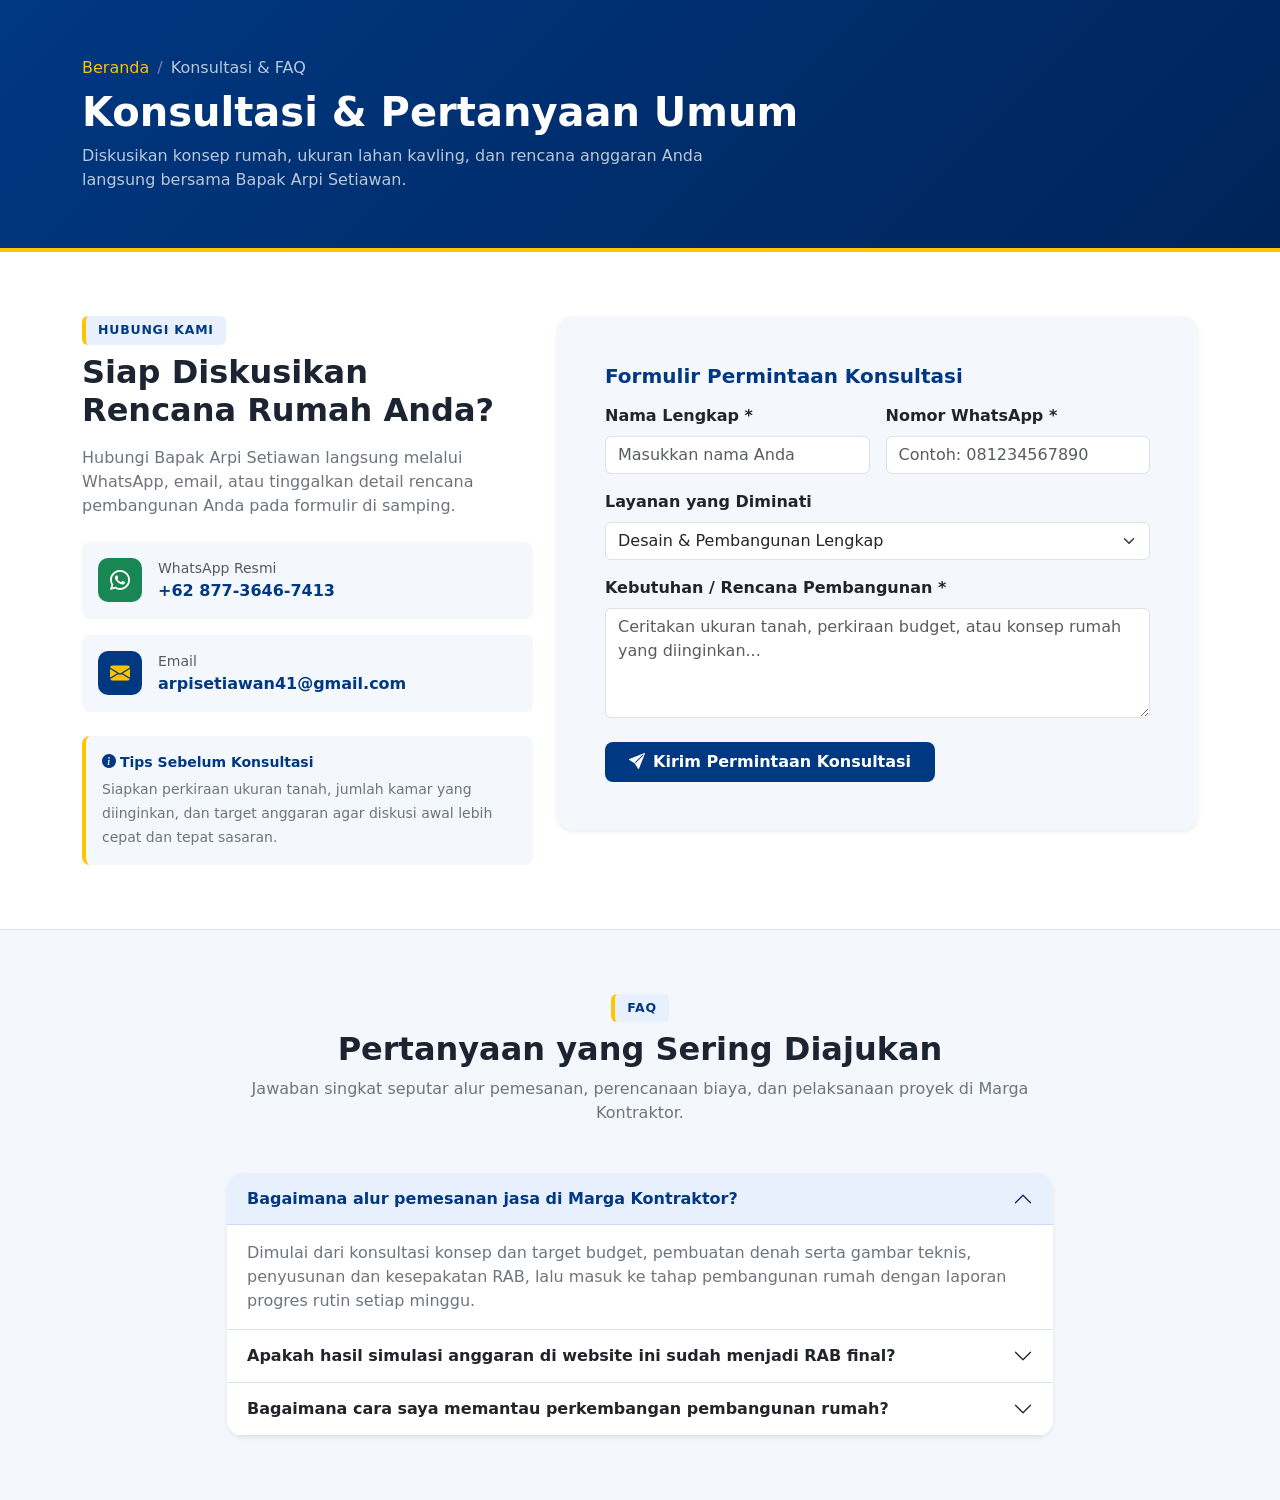
==== kontak.html @ ce5f00b0 "Pisahkan Halaman , css ,js" ====
<!doctype html>
<html lang="id">
  <head>
    <meta charset="UTF-8" />
    <meta name="viewport" content="width=device-width, initial-scale=1.0" />
    <title>Konsultasi &amp; FAQ — Marga Kontraktor</title>
    <link rel="icon" type="image/png" href="static/img/LOGO.PNG" />
    <link href="https://cdn.jsdelivr.net/npm/bootstrap@5.3.3/dist/css/bootstrap.min.css" rel="stylesheet" />
    <link href="https://cdn.jsdelivr.net/npm/bootstrap-icons@1.11.3/font/bootstrap-icons.min.css" rel="stylesheet" />
    <link rel="stylesheet" href="static/css/style.css" />
  </head>
  <body>

    <div id="site-header"></div>

    <main>
      <!-- Banner Judul Halaman -->
      <section class="page-header text-white py-5">
        <div class="container py-lg-2">
          <nav aria-label="breadcrumb" class="mb-2">
            <ol class="breadcrumb small mb-0">
              <li class="breadcrumb-item"><a href="index.html" class="text-warning text-decoration-none">Beranda</a></li>
              <li class="breadcrumb-item active text-light opacity-75" aria-current="page">Konsultasi &amp; FAQ</li>
            </ol>
          </nav>
          <h1 class="fw-bold mb-2">Konsultasi &amp; Pertanyaan Umum</h1>
          <p class="text-light opacity-75 mb-0" style="max-width: 650px;">
            Diskusikan konsep rumah, ukuran lahan kavling, dan rencana anggaran Anda langsung bersama Bapak Arpi Setiawan.
          </p>
        </div>
      </section>

      <!-- Formulir Konsultasi & Kontak -->
      <section id="konsultasi" class="py-5 bg-white">
        <div class="container py-lg-3">
          <div class="row g-4 align-items-start">
            <!-- Kolom Kiri: Info Kontak Pak Arpi -->
            <div class="col-lg-5">
              <span class="section-tag">HUBUNGI KAMI</span>
              <h2 class="fw-bold mt-2 mb-3">Siap Diskusikan Rencana Rumah Anda?</h2>
              <p class="text-secondary mb-4">
                Hubungi Bapak Arpi Setiawan langsung melalui WhatsApp, email, atau tinggalkan detail rencana pembangunan Anda pada formulir di samping.
              </p>

              <div class="d-flex flex-column gap-3 mb-4">
                <div class="d-flex align-items-center gap-3 p-3 bg-surface rounded-3">
                  <div class="contact-icon bg-success text-white">
                    <i class="bi bi-whatsapp fs-5"></i>
                  </div>
                  <div>
                    <small class="text-muted d-block">WhatsApp Resmi</small>
                    <a href="https://wa.me/6287736467413" target="_blank" class="fw-bold text-decoration-none text-biru">
                      +62 877-3646-7413
                    </a>
                  </div>
                </div>

                <div class="d-flex align-items-center gap-3 p-3 bg-surface rounded-3">
                  <div class="contact-icon bg-biru text-warning">
                    <i class="bi bi-envelope-fill fs-5"></i>
                  </div>
                  <div>
                    <small class="text-muted d-block">Email</small>
                    <a href="mailto:arpisetiawan41@gmail.com" class="fw-bold text-decoration-none text-biru">
                      arpisetiawan41@gmail.com
                    </a>
                  </div>
                </div>
              </div>

              <div class="highlight-box p-3 rounded-3">
                <div class="fw-bold text-biru small mb-1">
                  <i class="bi bi-info-circle-fill me-1"></i>Tips Sebelum Konsultasi
                </div>
                <small class="text-secondary">
                  Siapkan perkiraan ukuran tanah, jumlah kamar yang diinginkan, dan target anggaran agar diskusi awal lebih cepat dan tepat sasaran.
                </small>
              </div>
            </div>

            <!-- Kolom Kanan: Form Konsultasi -->
            <div class="col-lg-7">
              <div class="card border-0 shadow-sm bg-surface rounded-4 p-4 p-md-5">
                <h5 class="fw-bold text-biru mb-3">Formulir Permintaan Konsultasi</h5>
                <form id="formKonsultasi" novalidate>
                  <div class="row g-3">
                    <div class="col-md-6">
                      <label for="konsulNama" class="form-label fw-semibold">Nama Lengkap *</label>
                      <input type="text" id="konsulNama" class="form-control" placeholder="Masukkan nama Anda" required />
                    </div>
                    <div class="col-md-6">
                      <label for="konsulWa" class="form-label fw-semibold">Nomor WhatsApp *</label>
                      <input type="tel" id="konsulWa" class="form-control" placeholder="Contoh: 081234567890" required />
                    </div>
                    <div class="col-12">
                      <label for="konsulLayanan" class="form-label fw-semibold">Layanan yang Diminati</label>
                      <select id="konsulLayanan" class="form-select">
                        <option value="Desain & Pembangunan Lengkap" selected>Desain &amp; Pembangunan Lengkap</option>
                        <option value="Konsultasi Konsep & Gambar Teknis">Konsultasi Konsep &amp; Gambar Teknis Saja</option>
                        <option value="Penyusunan RAB">Penyusunan RAB</option>
                        <option value="Pelaksanaan Konstruksi">Pelaksanaan Konstruksi (Sudah Punya Gambar)</option>
                      </select>
                    </div>
                    <div class="col-12">
                      <label for="konsulPesan" class="form-label fw-semibold">Kebutuhan / Rencana Pembangunan *</label>
                      <textarea id="konsulPesan" rows="4" class="form-control" placeholder="Ceritakan ukuran tanah, perkiraan budget, atau konsep rumah yang diinginkan..." required></textarea>
                    </div>
                  </div>

                  <div id="konsulAlert" class="alert d-none small py-2 mt-3 mb-0"></div>

                  <div class="d-flex flex-wrap gap-2 mt-4">
                    <button type="submit" class="btn btn-brand-blue fw-semibold px-4 py-2">
                      <i class="bi bi-send-fill me-2"></i>Kirim Permintaan Konsultasi
                    </button>
                    <a id="btnLanjutWa" href="https://wa.me/6287736467413" target="_blank" class="btn btn-success fw-semibold px-4 py-2 d-none">
                      <i class="bi bi-whatsapp me-2"></i>Lanjutkan via WhatsApp
                    </a>
                  </div>
                </form>
              </div>
            </div>
          </div>
        </div>
      </section>

      <!-- FAQ -->
      <section id="faq" class="py-5 bg-surface border-top">
        <div class="container py-lg-3" style="max-width: 850px;">
          <div class="text-center mb-5">
            <span class="section-tag">FAQ</span>
            <h2 class="fw-bold mt-2 mb-2">Pertanyaan yang Sering Diajukan</h2>
            <p class="text-secondary mb-0">
              Jawaban singkat seputar alur pemesanan, perencanaan biaya, dan pelaksanaan proyek di Marga Kontraktor.
            </p>
          </div>

          <div class="accordion shadow-sm rounded-4 overflow-hidden" id="accordionFaq">
            <div class="accordion-item border-0 border-bottom">
              <h2 class="accordion-header">
                <button class="accordion-button fw-semibold" type="button" data-bs-toggle="collapse" data-bs-target="#faq1">
                  Bagaimana alur pemesanan jasa di Marga Kontraktor?
                </button>
              </h2>
              <div id="faq1" class="accordion-collapse collapse show" data-bs-parent="#accordionFaq">
                <div class="accordion-body text-secondary">
                  Dimulai dari konsultasi konsep dan target budget, pembuatan denah serta gambar teknis, penyusunan dan kesepakatan RAB, lalu masuk ke tahap pembangunan rumah dengan laporan progres rutin setiap minggu.
                </div>
              </div>
            </div>

            <div class="accordion-item border-0 border-bottom">
              <h2 class="accordion-header">
                <button class="accordion-button collapsed fw-semibold" type="button" data-bs-toggle="collapse" data-bs-target="#faq2">
                  Apakah hasil simulasi anggaran di website ini sudah menjadi RAB final?
                </button>
              </h2>
              <div id="faq2" class="accordion-collapse collapse" data-bs-parent="#accordionFaq">
                <div class="accordion-body text-secondary">
                  Belum. Fitur simulasi anggaran berfungsi memberikan gambaran awal pembagian alokasi biaya sesuai budget Anda. Penyusunan RAB final tetap dihitung secara rinci setelah survei dan diskusi desain bersama Pak Arpi.
                </div>
              </div>
            </div>

            <div class="accordion-item border-0 border-bottom">
              <h2 class="accordion-header">
                <button class="accordion-button collapsed fw-semibold" type="button" data-bs-toggle="collapse" data-bs-target="#faq3">
                  Bagaimana cara saya memantau perkembangan pembangunan rumah?
                </button>
              </h2>
              <div id="faq3" class="accordion-collapse collapse" data-bs-parent="#accordionFaq">
                <div class="accordion-body text-secondary">
                  Kami
---- static/css/style.css ----
/* Palet warna sesuai logo */
:root {
  --biru-utama: #003882;
  --biru-gelap: #002459;
  --kuning-brand: #FFC600;
  --kuning-hover: #E5B200;
  --teks-utama: #1b2430;
}

html {
  scroll-behavior: smooth;
}

body {
  font-family: system-ui, -apple-system, 'Segoe UI', Roboto, sans-serif;
  color: var(--teks-utama);
}

section {
  scroll-margin-top: 70px;
}

/* ===== HEADER & NAVBAR ===== */
.navbar {
  background-color: var(--biru-utama);
  border-bottom: 3px solid var(--kuning-brand);
  padding-top: 10px;
  padding-bottom: 10px;
}

.brand-logo {
  height: 44px;
  width: 145px;
  object-fit: cover;
  border-radius: 4px;
}

.navbar .nav-link {
  color: rgba(255, 255, 255, 0.9);
  font-weight: 500;
  transition: color 0.2s ease;
}

.navbar .nav-link:hover,
.navbar .nav-link.active {
  color: var(--kuning-brand);
}

/* Tombol Brand */
.btn-brand-yellow {
  background-color: var(--kuning-brand);
  color: var(--biru-gelap);
  border: none;
  border-radius: 8px;
}

.btn-brand-yellow:hover {
  background-color: var(--kuning-hover);
  color: var(--biru-gelap);
}

.btn-brand-blue {
  background-color: var(--biru-utama);
  color: #FFFFFF;
  border: none;
  border-radius: 8px;
}

.btn-brand-blue:hover {
  background-color: var(--biru-gelap);
  color: var(--kuning-brand);
}

/* ===== HERO SECTION ===== */
.hero-section {
  background: linear-gradient(135deg, var(--biru-utama) 0%, var(--biru-gelap) 100%);
  min-height: 82vh;
}

.badge-brand {
  background-color: rgba(255, 198, 0, 0.16);
  color: var(--kuning-brand);
  border: 1px solid rgba(255, 198, 0, 0.45);
  border-radius: 50px;
}

.hero-card {
  background-color: rgba(255, 255, 255, 0.08);
  border: 1px solid rgba(255, 198, 0, 0.35);
  backdrop-filter: blur(6px);
}

.hero-mini-icon {
  width: 38px;
  height: 38px;
  min-width: 38px;
  border-radius: 10px;
  background-color: var(--kuning-brand);
  color: var(--biru-gelap);
  display: flex;
  align-items: center;
  justify-content: center;
  font-size: 1.1rem;
  font-weight: bold;
}

/* ===== UPGRADE KHUSUS BERANDA ===== */
.hero-visual-wrap {
  position: relative;
  padding-bottom: 1.5rem;
}

.hero-visual-frame {
  position: relative;
  height: 400px;
  border-radius: 1.25rem;
  overflow: hidden;
  border: 3px solid rgba(255, 198, 0, 0.45);
  background-color: #0B192C;
}

.hero-visual-frame img {
  width: 100%;
  height: 100%;
  object-fit: cover;
  display: block;
}

.hero-float-card {
  position: absolute;
  left: 1rem;
  right: 1rem;
  bottom: 0;
  background: rgba(11, 25, 44, 0.92);
  backdrop-filter: blur(8px);
  border: 1px solid rgba(255, 198, 0, 0.35);
  border-radius: 1rem;
  padding: 0.9rem 1.1rem;
}

.trust-strip {
  background-color: #FFFFFF;
  border-bottom: 1px solid #E6EDF7;
}

.trust-item-icon {
  width: 44px;
  height: 44px;
  border-radius: 12px;
  background-color: #E8F0FE;
  color: var(--biru-utama);
  display: flex;
  align-items: center;
  justify-content: center;
  flex-shrink: 0;
  font-size: 1.2rem;
}

/* Interactive Before-After Slider (3D vs Realisasi) */
.ba-slider {
  --pos: 50%;
  position: relative;
  height: 290px;
  border-radius: 14px;
  overflow: hidden;
  background-color: #0B192C;
  user-select: none;
  touch-action: pan-y;
}

.ba-slider img {
  position: absolute;
  inset: 0;
  width: 100%;
  height: 100%;
  object-fit: cover;
  display: block;
  pointer-events: none;
}

.ba-slider .ba-before {
  clip-path: inset(0 calc(100% - var(--pos)) 0 0);
  z-index: 2;
}

.ba-line {
  position: absolute;
  top: 0;
  bottom: 0;
  left: var(--pos);
  width: 3px;
  background-color: var(--kuning-brand);
  transform: translateX(-50%);
  z-index: 3;
  pointer-events: none;
  box-shadow: 0 0 10px rgba(0, 0, 0, 0.45);
}

.ba-handle {
  position: absolute;
  top: 50%;
  left: var(--pos);
  transform: translate(-50%, -50%);
  width: 40px;
  height: 40px;
  border-radius: 50%;
  background-color: var(--kuning-brand);
  color: var(--biru-utama);
  border: 3px solid #FFFFFF;
  display: flex;
  align-items: center;
  justify-content: center;
  font-size: 1rem;
  z-index: 3;
  pointer-events: none;
  box-shadow: 0 4px 12px rgba(0, 0, 0, 0.35);
}

.ba-handle i {
  transform: rotate(90deg);
}

.ba-range {
  position: absolute;
  inset: 0;
  width: 100%;
  height: 100%;
  margin: 0;
  opacity: 0;
  cursor: ew-resize;
  z-index: 4;
}

.ba-badge {
  position: absolute;
  top: 12px;
  z-index: 3;
  pointer-events: none;
  font-size: 0.75rem;
  padding: 0.4rem 0.65rem;
}

/* Kolase Foto Progres Lapangan */
.field-photo-box {
  position: relative;
  height: 260px;
  border-radius: 16px;
  overflow: hidden;
  background-color: #E8F0FE;
}

.field-photo-box img {
  width: 100%;
  height: 100%;
  object-fit: cover;
  display: block;
}

.obj-pos-35 {
  object-position: center 35%;
}

.obj-pos-45 {
  object-position: center 45%;
}

/* ===== PROFIL, ALUR KERJA & LAYANAN ===== */
.bg-surface {
  background-color: #F4F7FC;
}

.text-biru {
  color: var(--biru-utama);
}

.bg-biru {
  background-color: var(--biru-utama);
}

.bg-biru-gradient {
  background: linear-gradient(180deg, var(--biru-utama) 0%, var(--biru-gelap) 100%);
}

.section-tag {
  display: inline-block;
  background-color: #E8F0FE;
  color: var(--biru-utama);
  font-size: 0.78rem;
  font-weight: 700;
  letter-spacing: 0.8px;
  padding: 5px 12px;
  border-radius: 6px;
  border-left: 4px solid var(--kuning-brand);
}

.highlight-box {
  background-color: #F4F7FC;
  border-left: 4px solid var(--kuning-brand);
}

.workflow-card {
  background-color: #F4F7FC;
  border: 1px solid #DCE6F7;
}

.step-number {
  width: 34px;
  height: 34px;
  min-width: 34px;
  border-radius: 50%;
  background-color: var(--biru-utama);
  color: var(--kuning-brand);
  font-weight: 700;
  display: flex;
  align-items: center;
  justify-content: center;
  font-size: 0.9rem;
}

.service-card {
  background-color: #FFFFFF;
  border-top: 4px solid transparent !important;
  transition: transform 0.2s ease, box-shadow 0.2s ease, border-color 0.2s ease;
}

.service-card:hover {
  transform: translateY(-5px);
  border-top-color: var(--kuning-brand) !important;
  box-shadow: 0 10px 24px rgba(0, 56, 130, 0.1) !important;
}

.service-icon {
  width: 52px;
  height: 52px;
  border-radius: 12px;
  background-color: #E8F0FE;
  color: var(--biru-utama);
  border-bottom: 3px solid var(--kuning-brand);
  display: flex;
  align-items: center;
  justify-content: center;
}

/* ===== PORTOFOLIO & FAQ ===== */
.portfolio-card {
  transition: transform 0.2s ease, box-shadow 0.2s ease;
  border: 1px solid #E6ECF5 !important;
}

.portfolio-card:hover {
  transform: translateY(-5px);
  box-shadow: 0 12px 24px rgba(0, 56, 130, 0.12) !important;
}

.portfolio-badge {
  background-color: var(--biru-utama);
  color: var(--kuning-brand);
  font-weight: 600;
  padding: 6px 12px;
  border-radius: 8px;
}

.accordion-button:not(.collapsed) {
  background-color: #E8F0FE;
  color: var(--biru-utama);
  box-shadow: inset 0 -1px 0 rgba(0, 56, 130, 0.12);
}

.accordion-button:focus {
  box-shadow: 0 0 0 0.2rem rgba(0, 56, 130, 0.2);
}

/* ===== SIMULASI ANGGARAN & FORM KONSULTASI ===== */
.estimasi-result-card {
  background-color: rgba(255, 255, 255, 0.08);
  border: 1px solid rgba(255, 198, 0, 0.35);
}

.penjelasan-ai-box {
  background-color: rgba(0, 20, 50, 0.45);
  border: 1px solid rgba(255, 198, 0, 0.4);
}

.contact-icon {
  width: 44px;
  height: 44px;
  min-width: 44px;
  border-radius: 10px;
  display: flex;
  align-items: center;
  justify-content: center;
}

/* ===== FOOTER, MOBILE NAV & CHATBOT ===== */
.footer-section {
  background-color: var(--biru-gelap);
  border-top: 4px solid var(--kuning-brand);
}

.footer-link {
  color: rgba(255, 255, 255, 0.75);
  text-decoration: none;
  transition: color 0.2s ease;
}

.footer-link:hover {
  color: var(--kuning-brand);
}

.text-kuning-gelap {
  color: #D9A400;
}

.mobile-bottom-nav {
  position: fixed;
  bottom: 0;
  left: 0;
  right: 0;
  height: 64px;
  background-color: #FFFFFF;
  border-top: 2px solid #E8F0FE;
  display: flex;
  justify-content: space-around;
  align-items: center;
  z-index: 1030;
}

.nav-item-mobile {
  display: flex;
  flex-direction: column;
  align-items: center;
  text-decoration: none;
  color: var(--biru-utama);
  font-size: 0.72rem;
  font-weight: 500;
}

.nav-item-mobile i {
  font-size: 1.2rem;
  margin-bottom: 2px;
}

.chat-fab {
  position: fixed;
  bottom: 24px;
  right: 24px;
  border-radius: 50px;
  padding: 12px 22px;
  z-index: 1040;
}

.chat-box {
  position: fixed;
  bottom: 86px;
  right: 24px;
  width: 370px;
  height: 500px;
  background-color: #F4F7FC;
  border-radius: 16px;
  overflow: hidden;
  display: flex;
  flex-direction: column;
  z-index: 1050;
  border: 1px solid rgba(0, 56, 130, 0.2);
}

.chat-header {
  border-bottom: 3px solid var(--kuning-brand);
}

.chat-avatar {
  width: 34px;
  height: 34px;
  border-radius: 50%;
  background-color: var(--kuning-brand);
  color: var(--biru-gelap);
  display: flex;
  align-items: center;
  justify-content: center;
  font-weight: bold;
}

.chat-messages {
  flex: 1;
  overflow-y: auto;
  display: flex;
  flex-direction: column;
  gap: 10px;
}

.chat-bubble {
  max-width: 85%;
  padding: 10px 14px;
  border-radius: 14px;
  font-size: 0.88rem;
  line-height: 1.45;
}

.chat-bubble.bot {
  background-color: #FFFFFF;
  color: var(--teks-utama);
  align-self: flex-start;
  border: 1px solid #DCE6F7;
}

.chat-bubble.user {
  background-color: var(--biru-utama);
  color: #FFFFFF;
  align-self: flex-end;
  font-weight: 500;
}

.chat-chip {
  background-color: #E8F0FE;
  color: var(--biru-utama);
  border: 1px solid #C5D7F7;
  border-radius: 50px;
  font-size: 0.76rem;
  padding: 4px 10px;
}

.chat-chip:hover {
  background-color: var(--kuning-brand);
  color: var(--biru-gelap);
  border-color: var(--kuning-brand);
}

/* ===== SUB-HALAMAN & FILTER PORTOFOLIO ===== */
.page-header {
  background: linear-gradient(135deg, var(--biru-utama) 0%, var(--biru-gelap) 100%);
  border-bottom: 4px solid var(--kuning-brand);
}

.page-header .breadcrumb-item + .breadcrumb-item::before {
  color: rgba(255, 255, 255, 0.55);
}

.btn-filter {
  background-color: #FFFFFF;
  color: var(--biru-utama);
  border: 1.5px solid #D5E2F5;
  border-radius: 50px;
  padding: 8px 20px;
  font-weight: 600;
  font-size: 0.9rem;
  transition: all 0.2s ease;
}

.btn-filter:hover {
  border-color: var(--biru-utama);
  background-color: #E8F0FE;
  color: var(--biru-utama);
}

.btn-filter.active {
  background-color: var(--biru-utama);
  color: var(--kuning-brand);
  border-color: var(--biru-utama);
}

.service-detail-list li {
  position: relative;
  padding-left: 1.35rem;
  margin-bottom: 0.35rem;
}

.service-detail-list li::before {
  content: "✓";
  position: absolute;
  left: 0;
  color: var(--biru-utama);
  font-weight: 700;
}

/* ===== GALERI MODAL PORTOFOLIO (SLIDER + THUMBNAIL) ===== */
.gallery-stage {
  background-color: #0B192C;
  height: 390px;
  border-radius: 12px;
  overflow: hidden;
}

.gallery-stage img {
  width: 100%;
  height: 390px;
  object-fit: contain;
}

.gallery-caption-bar {
  background-color: #F4F7FC;
  border: 1px solid #DCE6F7;
  border-radius: 10px;
  padding: 10px 14px;
}

.gallery-thumbs {
  display: flex;
  gap: 8px;
  overflow-x: auto;
  padding-bottom: 4px;
}

.gallery-thumb {
  width: 72px;
  height: 54px;
  flex: 0 0 auto;
  border-radius: 8px;
  overflow: hidden;
  border: 2px solid transparent;
  opacity: 0.6;
  cursor: pointer;
  padding: 0;
  background-color: #0B192C;
  transition: all 0.2s ease;
}

.gallery-thumb img {
  width: 100%;
  height: 100%;
  object-fit: cover;
}

.gallery-thumb:hover,
.gallery-thumb.active {
  opacity: 1;
  border-color: var(--kuning-brand);
}

/* ===== BINGKAI GAMBAR ANTI-COLLAPSE ===== */
.compare-img-wrap {
  position: relative;
  height: 220px;
  border-radius: 12px;
  overflow: hidden;
  background-color: #E8F0FE;
}

.compare-img-wrap img {
  width: 100%;
  height: 100%;
  display: block;
  object-fit: cover;
}

.portfolio-img-wrap {
  position: relative;
  height: 210px;
  overflow: hidden;
  background-color: #E8F0FE;
}

.portfolio-img-wrap .portfolio-img {
  width: 100%;
  height: 100%;
  display: block;
  object-fit: cover;
}

/* ===== RESPONSIF ===== */
@media (max-width: 991.98px) {
  .hero-visual-frame {
    height: 300px;
  }
}

@media (max-width: 767.98px) {
  .brand-logo {
    height: 38px;
    width: 125px;
  }

  .hero-section {
    min-height: auto;
    padding-top: 10px;
    padding-bottom: 20px;
  }

  .pb-mobile-nav {
    padding-bottom: 84px !important;
  }

  .chat-box {
    inset: 0;
    width: 100%;
    height: 100dvh;
    border-radius: 0;
  }
}

@media (max-width: 575.98px) {
  .ba-slider {
    height: 230px;
  }

  .field-photo-box {
    height: 200px;
  }

  .gallery-stage,
  .gallery-stage img {
    height: 280px;
  }
}
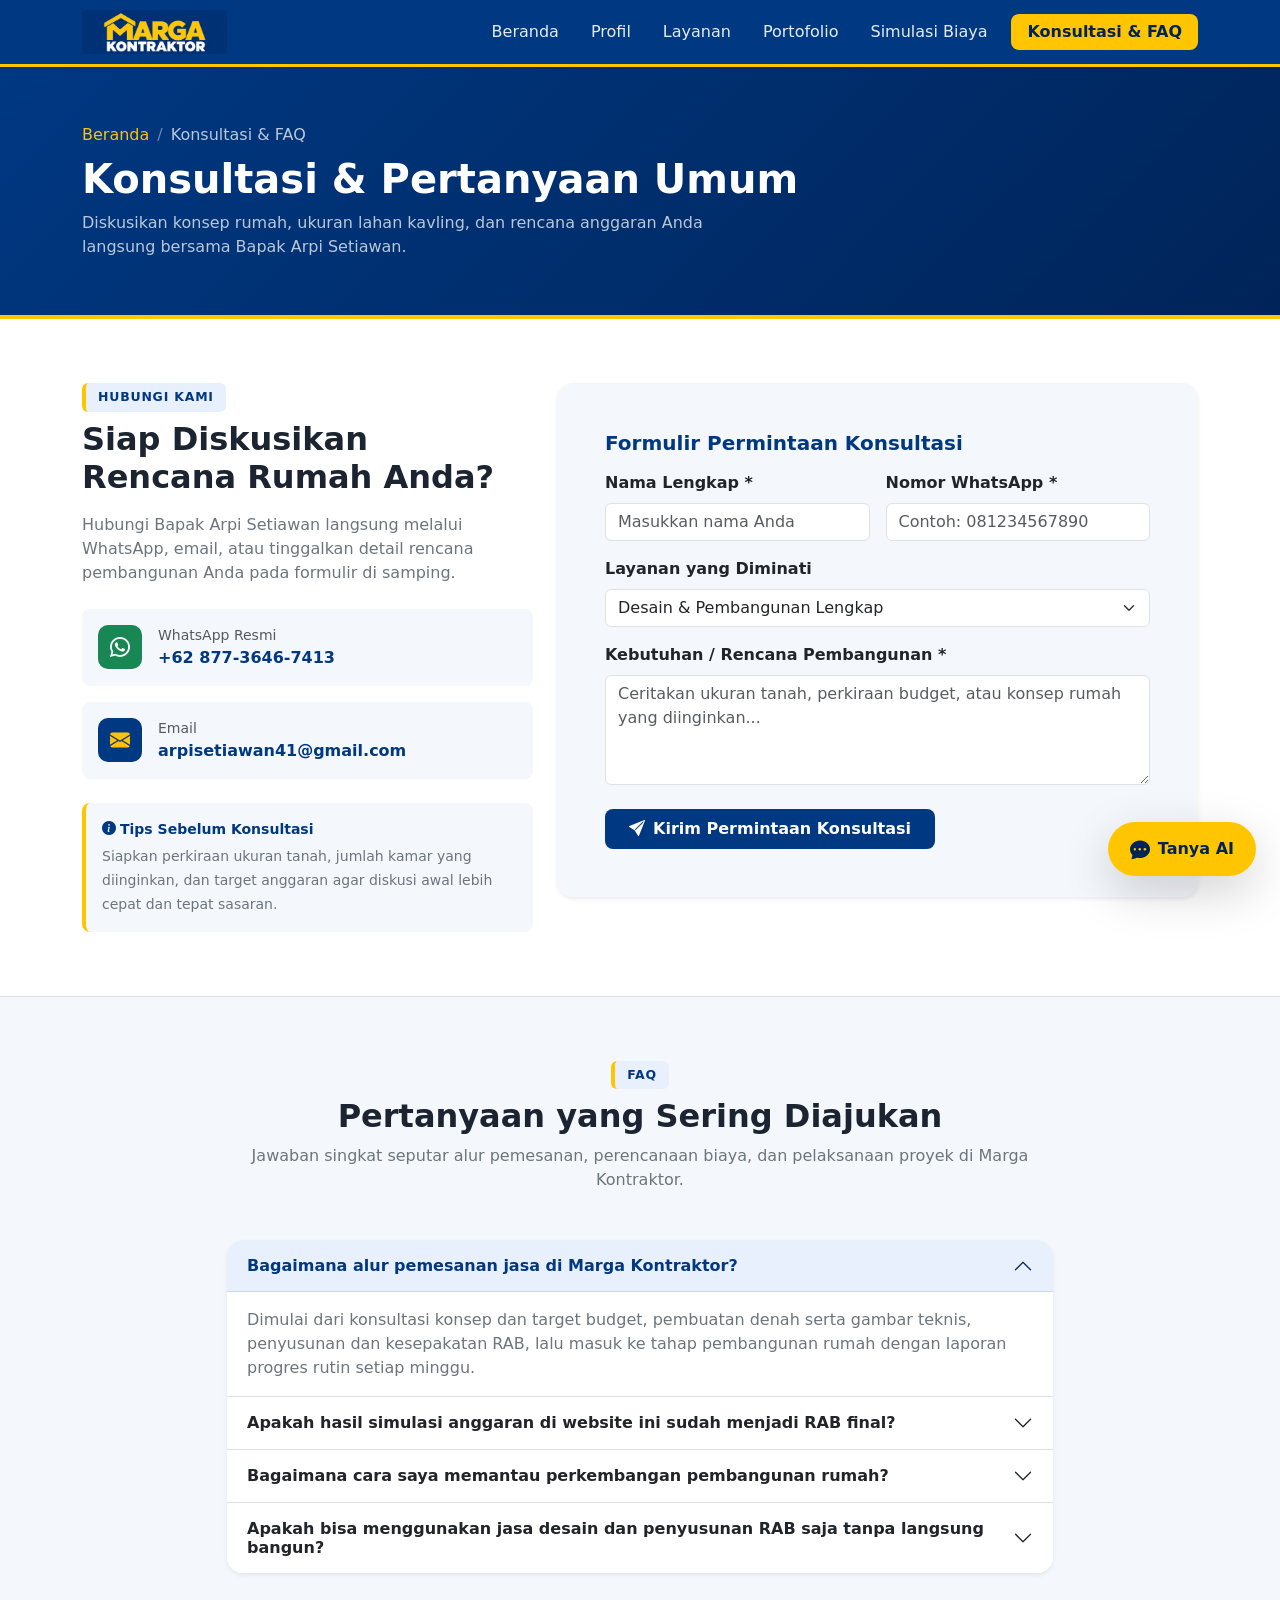
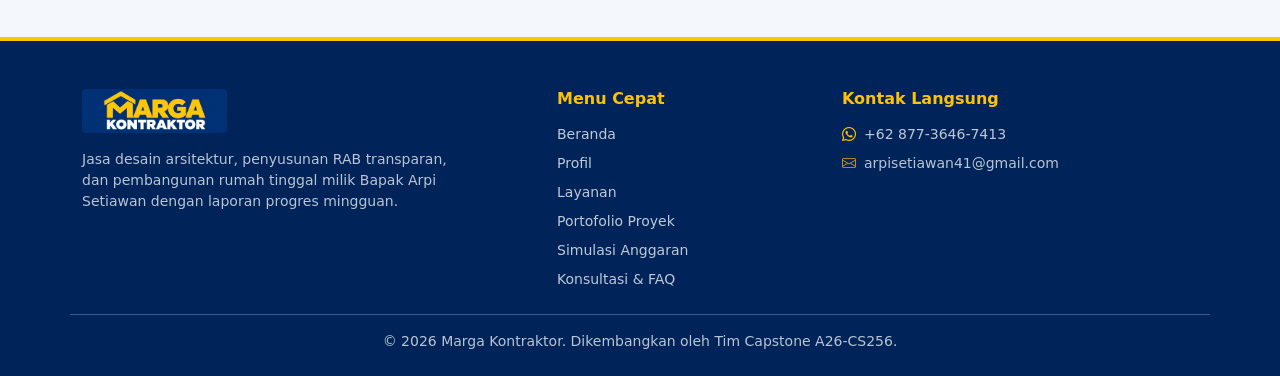
==== commit 21836662: "perbarui tampilan beranda , menambahkan proyek , memisahkan menu profile dan layanan" ====
--- a/kontak.html
+++ b/kontak.html
@@ -170,4 +170,30 @@
               </h2>
               <div id="faq3" class="accordion-collapse collapse" data-bs-parent="#accordionFaq">
                 <div class="accordion-body text-secondary">
-                  Kami+               Kami mengirimkan laporan progres mingguan yang mencakup perkembangan pekerjaan di lapangan, dokumentasi foto terbaru, serta rincian penggunaan biaya secara transparan.
+             </div>
+           </div>
+         </div>
+
+         <div class="accordion-item border-0">
+           <h2 class="accordion-header">
+             <button class="accordion-button collapsed fw-semibold" type="button" data-bs-toggle="collapse" data-bs-target="#faq4">
+               Apakah bisa menggunakan jasa desain dan penyusunan RAB saja tanpa langsung bangun?
+             </button>
+           </h2>
+           <div id="faq4" class="accordion-collapse collapse" data-bs-parent="#accordionFaq">
+             <div class="accordion-body text-secondary">
+               Bisa. Anda dapat memilih layanan secara bertahap, mulai dari konsultasi konsep desain, pembuatan gambar teknis/struktur, hingga penyusunan RAB terlebih dahulu sebelum memulai konstruksi.
+             </div>
+           </div>
+         </div>
+       </div>
+     </div>
+   </section>
+ </main>
+
+ <div id="site-footer"></div>
+
+ <script src="https://cdn.jsdelivr.net/npm/bootstrap@5.3.3/dist/js/bootstrap.bundle.min.js"></script>
+ <script src="static/js/layout.js"></script>
+ <script src="static/js/app.js"></script>
--- a/static/css/style.css
+++ b/static/css/style.css
@@ -46,7 +46,7 @@
   color: var(--kuning-brand);
 }
 
-/* Tombol Brand */
+/* Tombol & Badge Brand */
 .btn-brand-yellow {
   background-color: var(--kuning-brand);
   color: var(--biru-gelap);
@@ -71,12 +71,6 @@
   color: var(--kuning-brand);
 }
 
-/* ===== HERO SECTION ===== */
-.hero-section {
-  background: linear-gradient(135deg, var(--biru-utama) 0%, var(--biru-gelap) 100%);
-  min-height: 82vh;
-}
-
 .badge-brand {
   background-color: rgba(255, 198, 0, 0.16);
   color: var(--kuning-brand);
@@ -84,203 +78,158 @@
   border-radius: 50px;
 }
 
-.hero-card {
-  background-color: rgba(255, 255, 255, 0.08);
-  border: 1px solid rgba(255, 198, 0, 0.35);
-  backdrop-filter: blur(6px);
-}
-
-.hero-mini-icon {
-  width: 38px;
-  height: 38px;
-  min-width: 38px;
-  border-radius: 10px;
-  background-color: var(--kuning-brand);
-  color: var(--biru-gelap);
+/* Utilitas Warna & Posisi Foto */
+.bg-surface {
+  background-color: #F4F7FC;
+}
+
+.text-biru {
+  color: var(--biru-utama);
+}
+
+.bg-biru {
+  background-color: var(--biru-utama);
+}
+
+.bg-biru-gradient {
+  background: linear-gradient(180deg, var(--biru-utama) 0%, var(--biru-gelap) 100%);
+}
+
+.obj-pos-20 {
+  object-position: center 20%;
+}
+
+.obj-pos-35 {
+  object-position: center 35%;
+}
+
+.obj-pos-45 {
+  object-position: center 45%;
+}
+
+/* Potong tipis pinggiran putih bawaan render 3D Proyek 1 */
+.trim-edge {
+  transform: scale(1.12);
+}
+
+/* ===== BERANDA: HERO & CALLOUT SIMULASI ===== */
+.hero-editorial {
+  position: relative;
+  min-height: 70vh;
+  background-image: url("../img/proyek-2/3d-fasad.webp");
+  background-size: cover;
+  background-position: center 40%;
+  padding-bottom: 4.5rem;
+}
+
+.hero-editorial-overlay {
+  position: absolute;
+  inset: 0;
+  background: linear-gradient(
+    95deg,
+    rgba(0, 36, 89, 0.92) 0%,
+    rgba(0, 56, 130, 0.78) 55%,
+    rgba(0, 24, 61, 0.45) 100%
+  );
+  z-index: 1;
+}
+
+.hero-editorial-content {
+  max-width: 640px;
+}
+
+.simulasi-callout-section {
+  position: relative;
+  z-index: 5;
+  margin-top: -3.2rem;
+  margin-bottom: 1.5rem;
+}
+
+.simulasi-callout-bar {
+  border: 1px solid #DCE6F7;
+  border-top: 4px solid var(--kuning-brand);
+}
+
+.callout-icon {
+  width: 52px;
+  height: 52px;
+  border-radius: 14px;
+  background-color: #E8F0FE;
+  color: var(--biru-utama);
   display: flex;
   align-items: center;
   justify-content: center;
-  font-size: 1.1rem;
-  font-weight: bold;
-}
-
-/* ===== UPGRADE KHUSUS BERANDA ===== */
-.hero-visual-wrap {
+  font-size: 1.4rem;
+}
+
+/* ===== BERANDA: BUKTI PRESISI, ALUR KERJA & TESTIMONI ===== */
+.compare-pair {
+  display: grid;
+  grid-template-columns: 1.55fr 0.85fr;
+  gap: 14px;
+}
+
+.compare-frame {
   position: relative;
-  padding-bottom: 1.5rem;
-}
-
-.hero-visual-frame {
-  position: relative;
-  height: 400px;
-  border-radius: 1.25rem;
+  height: 310px;
+  border-radius: 14px;
   overflow: hidden;
-  border: 3px solid rgba(255, 198, 0, 0.45);
-  background-color: #0B192C;
-}
-
-.hero-visual-frame img {
+  background-color: #E8F0FE;
+  border: 1px solid #DCE6F7;
+}
+
+.compare-frame img {
   width: 100%;
   height: 100%;
   object-fit: cover;
   display: block;
 }
 
-.hero-float-card {
-  position: absolute;
-  left: 1rem;
-  right: 1rem;
-  bottom: 0;
-  background: rgba(11, 25, 44, 0.92);
-  backdrop-filter: blur(8px);
-  border: 1px solid rgba(255, 198, 0, 0.35);
-  border-radius: 1rem;
-  padding: 0.9rem 1.1rem;
-}
-
-.trust-strip {
-  background-color: #FFFFFF;
-  border-bottom: 1px solid #E6EDF7;
-}
-
-.trust-item-icon {
-  width: 44px;
-  height: 44px;
+.compare-frame-real img {
+  object-position: center 48%;
+}
+
+.process-step {
+  display: flex;
+  align-items: flex-start;
+  gap: 14px;
+  padding: 12px 14px;
   border-radius: 12px;
-  background-color: #E8F0FE;
-  color: var(--biru-utama);
-  display: flex;
-  align-items: center;
-  justify-content: center;
-  flex-shrink: 0;
-  font-size: 1.2rem;
-}
-
-/* Interactive Before-After Slider (3D vs Realisasi) */
-.ba-slider {
-  --pos: 50%;
+  background-color: #F4F7FC;
+  border: 1px solid #E4ECF8;
+}
+
+.field-collage {
+  display: grid;
+  grid-template-columns: 1.15fr 1fr;
+  grid-template-rows: 215px 215px;
+  gap: 12px;
+}
+
+.field-collage-item {
   position: relative;
-  height: 290px;
-  border-radius: 14px;
+  border-radius: 16px;
   overflow: hidden;
-  background-color: #0B192C;
-  user-select: none;
-  touch-action: pan-y;
-}
-
-.ba-slider img {
-  position: absolute;
-  inset: 0;
+  background-color: #E8F0FE;
+}
+
+.field-collage-item img {
   width: 100%;
   height: 100%;
   object-fit: cover;
   display: block;
-  pointer-events: none;
-}
-
-.ba-slider .ba-before {
-  clip-path: inset(0 calc(100% - var(--pos)) 0 0);
-  z-index: 2;
-}
-
-.ba-line {
-  position: absolute;
-  top: 0;
-  bottom: 0;
-  left: var(--pos);
-  width: 3px;
-  background-color: var(--kuning-brand);
-  transform: translateX(-50%);
-  z-index: 3;
-  pointer-events: none;
-  box-shadow: 0 0 10px rgba(0, 0, 0, 0.45);
-}
-
-.ba-handle {
-  position: absolute;
-  top: 50%;
-  left: var(--pos);
-  transform: translate(-50%, -50%);
-  width: 40px;
-  height: 40px;
-  border-radius: 50%;
-  background-color: var(--kuning-brand);
-  color: var(--biru-utama);
-  border: 3px solid #FFFFFF;
-  display: flex;
-  align-items: center;
-  justify-content: center;
-  font-size: 1rem;
-  z-index: 3;
-  pointer-events: none;
-  box-shadow: 0 4px 12px rgba(0, 0, 0, 0.35);
-}
-
-.ba-handle i {
-  transform: rotate(90deg);
-}
-
-.ba-range {
-  position: absolute;
-  inset: 0;
-  width: 100%;
-  height: 100%;
-  margin: 0;
-  opacity: 0;
-  cursor: ew-resize;
-  z-index: 4;
-}
-
-.ba-badge {
-  position: absolute;
-  top: 12px;
-  z-index: 3;
-  pointer-events: none;
-  font-size: 0.75rem;
-  padding: 0.4rem 0.65rem;
-}
-
-/* Kolase Foto Progres Lapangan */
-.field-photo-box {
-  position: relative;
-  height: 260px;
-  border-radius: 16px;
-  overflow: hidden;
-  background-color: #E8F0FE;
-}
-
-.field-photo-box img {
-  width: 100%;
-  height: 100%;
-  object-fit: cover;
-  display: block;
-}
-
-.obj-pos-35 {
-  object-position: center 35%;
-}
-
-.obj-pos-45 {
-  object-position: center 45%;
+}
+
+.field-collage-tall {
+  grid-row: span 2;
+}
+
+.testi-card {
+  background-color: #FFFFFF;
+  border: 1px solid #E6ECF5 !important;
 }
 
 /* ===== PROFIL, ALUR KERJA & LAYANAN ===== */
-.bg-surface {
-  background-color: #F4F7FC;
-}
-
-.text-biru {
-  color: var(--biru-utama);
-}
-
-.bg-biru {
-  background-color: var(--biru-utama);
-}
-
-.bg-biru-gradient {
-  background: linear-gradient(180deg, var(--biru-utama) 0%, var(--biru-gelap) 100%);
-}
-
 .section-tag {
   display: inline-block;
   background-color: #E8F0FE;
@@ -341,7 +290,53 @@
   justify-content: center;
 }
 
-/* ===== PORTOFOLIO & FAQ ===== */
+.service-detail-list li {
+  position: relative;
+  padding-left: 1.35rem;
+  margin-bottom: 0.35rem;
+}
+
+.service-detail-list li::before {
+  content: "✓";
+  position: absolute;
+  left: 0;
+  color: var(--biru-utama);
+  font-weight: 700;
+}
+
+/* ===== SUB-HALAMAN, PORTOFOLIO & FAQ ===== */
+.page-header {
+  background: linear-gradient(135deg, var(--biru-utama) 0%, var(--biru-gelap) 100%);
+  border-bottom: 4px solid var(--kuning-brand);
+}
+
+.page-header .breadcrumb-item + .breadcrumb-item::before {
+  color: rgba(255, 255, 255, 0.55);
+}
+
+.btn-filter {
+  background-color: #FFFFFF;
+  color: var(--biru-utama);
+  border: 1.5px solid #D5E2F5;
+  border-radius: 50px;
+  padding: 8px 20px;
+  font-weight: 600;
+  font-size: 0.9rem;
+  transition: all 0.2s ease;
+}
+
+.btn-filter:hover {
+  border-color: var(--biru-utama);
+  background-color: #E8F0FE;
+  color: var(--biru-utama);
+}
+
+.btn-filter.active {
+  background-color: var(--biru-utama);
+  color: var(--kuning-brand);
+  border-color: var(--biru-utama);
+}
+
 .portfolio-card {
   transition: transform 0.2s ease, box-shadow 0.2s ease;
   border: 1px solid #E6ECF5 !important;
@@ -350,6 +345,20 @@
 .portfolio-card:hover {
   transform: translateY(-5px);
   box-shadow: 0 12px 24px rgba(0, 56, 130, 0.12) !important;
+}
+
+.portfolio-img-wrap {
+  position: relative;
+  height: 210px;
+  overflow: hidden;
+  background-color: #E8F0FE;
+}
+
+.portfolio-img-wrap .portfolio-img {
+  width: 100%;
+  height: 100%;
+  display: block;
+  object-fit: cover;
 }
 
 .portfolio-badge {
@@ -370,209 +379,7 @@
   box-shadow: 0 0 0 0.2rem rgba(0, 56, 130, 0.2);
 }
 
-/* ===== SIMULASI ANGGARAN & FORM KONSULTASI ===== */
-.estimasi-result-card {
-  background-color: rgba(255, 255, 255, 0.08);
-  border: 1px solid rgba(255, 198, 0, 0.35);
-}
-
-.penjelasan-ai-box {
-  background-color: rgba(0, 20, 50, 0.45);
-  border: 1px solid rgba(255, 198, 0, 0.4);
-}
-
-.contact-icon {
-  width: 44px;
-  height: 44px;
-  min-width: 44px;
-  border-radius: 10px;
-  display: flex;
-  align-items: center;
-  justify-content: center;
-}
-
-/* ===== FOOTER, MOBILE NAV & CHATBOT ===== */
-.footer-section {
-  background-color: var(--biru-gelap);
-  border-top: 4px solid var(--kuning-brand);
-}
-
-.footer-link {
-  color: rgba(255, 255, 255, 0.75);
-  text-decoration: none;
-  transition: color 0.2s ease;
-}
-
-.footer-link:hover {
-  color: var(--kuning-brand);
-}
-
-.text-kuning-gelap {
-  color: #D9A400;
-}
-
-.mobile-bottom-nav {
-  position: fixed;
-  bottom: 0;
-  left: 0;
-  right: 0;
-  height: 64px;
-  background-color: #FFFFFF;
-  border-top: 2px solid #E8F0FE;
-  display: flex;
-  justify-content: space-around;
-  align-items: center;
-  z-index: 1030;
-}
-
-.nav-item-mobile {
-  display: flex;
-  flex-direction: column;
-  align-items: center;
-  text-decoration: none;
-  color: var(--biru-utama);
-  font-size: 0.72rem;
-  font-weight: 500;
-}
-
-.nav-item-mobile i {
-  font-size: 1.2rem;
-  margin-bottom: 2px;
-}
-
-.chat-fab {
-  position: fixed;
-  bottom: 24px;
-  right: 24px;
-  border-radius: 50px;
-  padding: 12px 22px;
-  z-index: 1040;
-}
-
-.chat-box {
-  position: fixed;
-  bottom: 86px;
-  right: 24px;
-  width: 370px;
-  height: 500px;
-  background-color: #F4F7FC;
-  border-radius: 16px;
-  overflow: hidden;
-  display: flex;
-  flex-direction: column;
-  z-index: 1050;
-  border: 1px solid rgba(0, 56, 130, 0.2);
-}
-
-.chat-header {
-  border-bottom: 3px solid var(--kuning-brand);
-}
-
-.chat-avatar {
-  width: 34px;
-  height: 34px;
-  border-radius: 50%;
-  background-color: var(--kuning-brand);
-  color: var(--biru-gelap);
-  display: flex;
-  align-items: center;
-  justify-content: center;
-  font-weight: bold;
-}
-
-.chat-messages {
-  flex: 1;
-  overflow-y: auto;
-  display: flex;
-  flex-direction: column;
-  gap: 10px;
-}
-
-.chat-bubble {
-  max-width: 85%;
-  padding: 10px 14px;
-  border-radius: 14px;
-  font-size: 0.88rem;
-  line-height: 1.45;
-}
-
-.chat-bubble.bot {
-  background-color: #FFFFFF;
-  color: var(--teks-utama);
-  align-self: flex-start;
-  border: 1px solid #DCE6F7;
-}
-
-.chat-bubble.user {
-  background-color: var(--biru-utama);
-  color: #FFFFFF;
-  align-self: flex-end;
-  font-weight: 500;
-}
-
-.chat-chip {
-  background-color: #E8F0FE;
-  color: var(--biru-utama);
-  border: 1px solid #C5D7F7;
-  border-radius: 50px;
-  font-size: 0.76rem;
-  padding: 4px 10px;
-}
-
-.chat-chip:hover {
-  background-color: var(--kuning-brand);
-  color: var(--biru-gelap);
-  border-color: var(--kuning-brand);
-}
-
-/* ===== SUB-HALAMAN & FILTER PORTOFOLIO ===== */
-.page-header {
-  background: linear-gradient(135deg, var(--biru-utama) 0%, var(--biru-gelap) 100%);
-  border-bottom: 4px solid var(--kuning-brand);
-}
-
-.page-header .breadcrumb-item + .breadcrumb-item::before {
-  color: rgba(255, 255, 255, 0.55);
-}
-
-.btn-filter {
-  background-color: #FFFFFF;
-  color: var(--biru-utama);
-  border: 1.5px solid #D5E2F5;
-  border-radius: 50px;
-  padding: 8px 20px;
-  font-weight: 600;
-  font-size: 0.9rem;
-  transition: all 0.2s ease;
-}
-
-.btn-filter:hover {
-  border-color: var(--biru-utama);
-  background-color: #E8F0FE;
-  color: var(--biru-utama);
-}
-
-.btn-filter.active {
-  background-color: var(--biru-utama);
-  color: var(--kuning-brand);
-  border-color: var(--biru-utama);
-}
-
-.service-detail-list li {
-  position: relative;
-  padding-left: 1.35rem;
-  margin-bottom: 0.35rem;
-}
-
-.service-detail-list li::before {
-  content: "✓";
-  position: absolute;
-  left: 0;
-  color: var(--biru-utama);
-  font-weight: 700;
-}
-
-/* ===== GALERI MODAL PORTOFOLIO (SLIDER + THUMBNAIL) ===== */
+/* ===== GALERI MODAL PORTOFOLIO ===== */
 .gallery-stage {
   background-color: #0B192C;
   height: 390px;
@@ -626,40 +433,170 @@
   border-color: var(--kuning-brand);
 }
 
-/* ===== BINGKAI GAMBAR ANTI-COLLAPSE ===== */
-.compare-img-wrap {
-  position: relative;
-  height: 220px;
-  border-radius: 12px;
+/* ===== SIMULASI ANGGARAN & FORM KONSULTASI ===== */
+.estimasi-result-card {
+  background-color: rgba(255, 255, 255, 0.08);
+  border: 1px solid rgba(255, 198, 0, 0.35);
+}
+
+.chart-wrap {
+  max-width: 220px;
+  margin: 0 auto;
+}
+
+.penjelasan-ai-box {
+  background-color: rgba(0, 20, 50, 0.45);
+  border: 1px solid rgba(255, 198, 0, 0.4);
+}
+
+.contact-icon {
+  width: 44px;
+  height: 44px;
+  min-width: 44px;
+  border-radius: 10px;
+  display: flex;
+  align-items: center;
+  justify-content: center;
+}
+
+/* ===== FOOTER, MOBILE NAV & CHATBOT ===== */
+.footer-section {
+  background-color: var(--biru-gelap);
+  border-top: 4px solid var(--kuning-brand);
+}
+
+.footer-link {
+  color: rgba(255, 255, 255, 0.75);
+  text-decoration: none;
+  transition: color 0.2s ease;
+}
+
+.footer-link:hover {
+  color: var(--kuning-brand);
+}
+
+.text-kuning-gelap {
+  color: #D9A400;
+}
+
+.mobile-bottom-nav {
+  position: fixed;
+  bottom: 0;
+  left: 0;
+  right: 0;
+  height: 64px;
+  background-color: #FFFFFF;
+  border-top: 2px solid #E8F0FE;
+  display: flex;
+  justify-content: space-around;
+  align-items: center;
+  z-index: 1030;
+}
+
+.nav-item-mobile {
+  display: flex;
+  flex-direction: column;
+  align-items: center;
+  text-decoration: none;
+  color: var(--biru-utama);
+  font-size: 0.72rem;
+  font-weight: 500;
+}
+
+.nav-item-mobile i {
+  font-size: 1.2rem;
+  margin-bottom: 2px;
+}
+
+.chat-fab {
+  position: fixed;
+  bottom: 24px;
+  right: 24px;
+  border-radius: 50px;
+  padding: 12px 22px;
+  z-index: 1040;
+}
+
+.chat-box {
+  position: fixed;
+  bottom: 86px;
+  right: 24px;
+  width: 370px;
+  height: 500px;
+  background-color: #F4F7FC;
+  border-radius: 16px;
   overflow: hidden;
-  background-color: #E8F0FE;
-}
-
-.compare-img-wrap img {
-  width: 100%;
-  height: 100%;
-  display: block;
-  object-fit: cover;
-}
-
-.portfolio-img-wrap {
-  position: relative;
-  height: 210px;
-  overflow: hidden;
-  background-color: #E8F0FE;
-}
-
-.portfolio-img-wrap .portfolio-img {
-  width: 100%;
-  height: 100%;
-  display: block;
-  object-fit: cover;
+  display: flex;
+  flex-direction: column;
+  z-index: 1050;
+  border: 1px solid rgba(0, 56, 130, 0.2);
+}
+
+.chat-header {
+  border-bottom: 3px solid var(--kuning-brand);
+}
+
+.chat-avatar {
+  width: 34px;
+  height: 34px;
+  border-radius: 50%;
+  background-color: var(--kuning-brand);
+  color: var(--biru-gelap);
+  display: flex;
+  align-items: center;
+  justify-content: center;
+  font-weight: bold;
+}
+
+.chat-messages {
+  flex: 1;
+  overflow-y: auto;
+  display: flex;
+  flex-direction: column;
+  gap: 10px;
+}
+
+.chat-bubble {
+  max-width: 85%;
+  padding: 10px 14px;
+  border-radius: 14px;
+  font-size: 0.88rem;
+  line-height: 1.45;
+}
+
+.chat-bubble.bot {
+  background-color: #FFFFFF;
+  color: var(--teks-utama);
+  align-self: flex-start;
+  border: 1px solid #DCE6F7;
+}
+
+.chat-bubble.user {
+  background-color: var(--biru-utama);
+  color: #FFFFFF;
+  align-self: flex-end;
+  font-weight: 500;
+}
+
+.chat-chip {
+  background-color: #E8F0FE;
+  color: var(--biru-utama);
+  border: 1px solid #C5D7F7;
+  border-radius: 50px;
+  font-size: 0.76rem;
+  padding: 4px 10px;
+}
+
+.chat-chip:hover {
+  background-color: var(--kuning-brand);
+  color: var(--biru-gelap);
+  border-color: var(--kuning-brand);
 }
 
 /* ===== RESPONSIF ===== */
 @media (max-width: 991.98px) {
-  .hero-visual-frame {
-    height: 300px;
+  .compare-frame {
+    height: 280px;
   }
 }
 
@@ -667,12 +604,6 @@
   .brand-logo {
     height: 38px;
     width: 125px;
-  }
-
-  .hero-section {
-    min-height: auto;
-    padding-top: 10px;
-    padding-bottom: 20px;
   }
 
   .pb-mobile-nav {
@@ -688,12 +619,37 @@
 }
 
 @media (max-width: 575.98px) {
-  .ba-slider {
-    height: 230px;
-  }
-
-  .field-photo-box {
-    height: 200px;
+  .hero-editorial {
+    min-height: auto;
+    padding-bottom: 3.5rem;
+  }
+
+  .simulasi-callout-section {
+    margin-top: -2rem;
+  }
+
+  .compare-pair {
+    grid-template-columns: 1fr;
+  }
+
+  .compare-frame-3d {
+    height: auto;
+    aspect-ratio: 16 / 10;
+  }
+
+  .compare-frame-real {
+    height: auto;
+    aspect-ratio: 4 / 5;
+  }
+
+  .field-collage {
+    grid-template-columns: 1fr 1fr;
+    grid-template-rows: 170px 170px;
+  }
+
+  .field-collage-tall {
+    grid-column: span 2;
+    grid-row: span 1;
   }
 
   .gallery-stage,
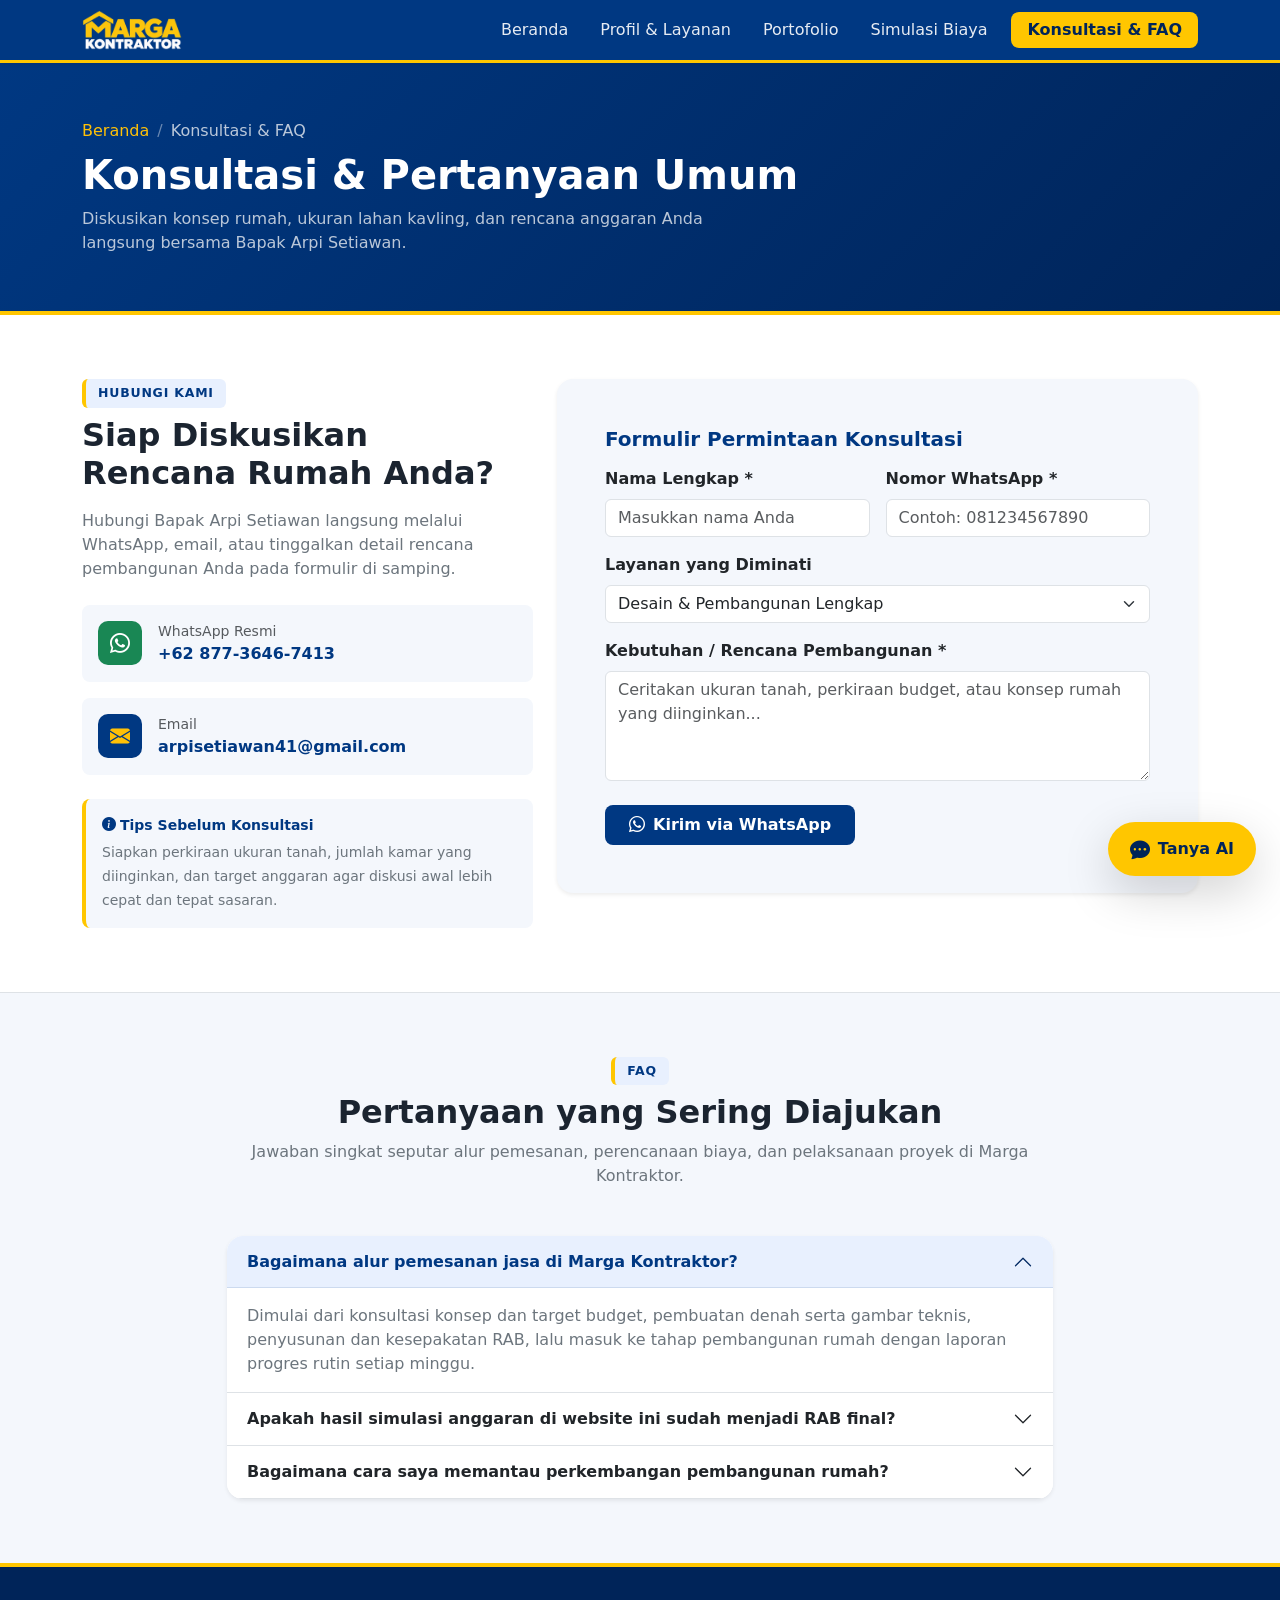
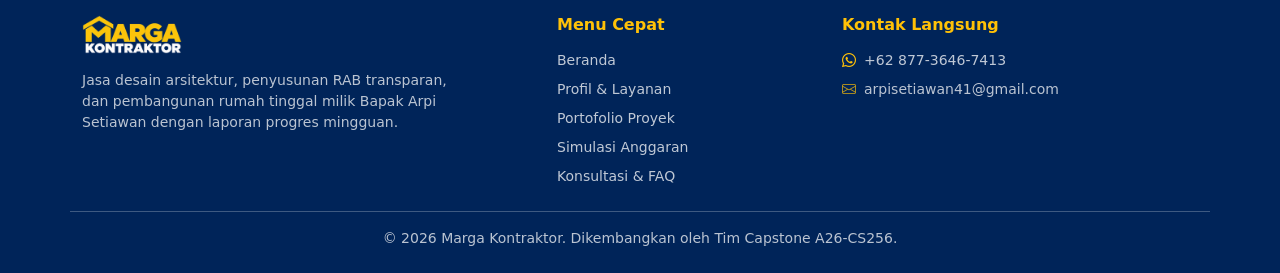
==== commit b6e96e43: "Memperbaiki konsul dan logo" ====
--- a/kontak.html
+++ b/kontak.html
@@ -4,13 +4,47 @@
     <meta charset="UTF-8" />
     <meta name="viewport" content="width=device-width, initial-scale=1.0" />
     <title>Konsultasi &amp; FAQ — Marga Kontraktor</title>
-    <link rel="icon" type="image/png" href="static/img/LOGO.PNG" />
-    <link href="https://cdn.jsdelivr.net/npm/bootstrap@5.3.3/dist/css/bootstrap.min.css" rel="stylesheet" />
-    <link href="https://cdn.jsdelivr.net/npm/bootstrap-icons@1.11.3/font/bootstrap-icons.min.css" rel="stylesheet" />
+    <meta
+      name="description"
+      content="Konsultasikan rencana rumah Anda langsung dengan Bapak Arpi Setiawan via WhatsApp, dan baca pertanyaan yang sering diajukan."
+    />
+    <meta name="robots" content="index, follow" />
+    <meta name="theme-color" content="#003882" />
+    <link rel="canonical" href="https://margakontraktor.example/kontak.html" />
+    <meta property="og:type" content="website" />
+    <meta property="og:site_name" content="Marga Kontraktor" />
+    <meta property="og:locale" content="id_ID" />
+    <meta
+      property="og:title"
+      content="Konsultasi &amp; FAQ — Marga Kontraktor"
+    />
+    <meta
+      property="og:description"
+      content="Konsultasikan rencana rumah Anda langsung dengan Bapak Arpi Setiawan via WhatsApp, dan baca pertanyaan yang sering diajukan."
+    />
+    <meta
+      property="og:url"
+      content="https://margakontraktor.example/kontak.html"
+    />
+    <meta
+      property="og:image"
+      content="https://margakontraktor.example/static/img/og-cover.jpg"
+    />
+    <meta property="og:image:width" content="1200" />
+    <meta property="og:image:height" content="630" />
+    <meta name="twitter:card" content="summary_large_image" />
+    <link rel="icon" type="image/png" href="static/img/Favicon.png" />
+    <link
+      href="https://cdn.jsdelivr.net/npm/bootstrap@5.3.3/dist/css/bootstrap.min.css"
+      rel="stylesheet"
+    />
+    <link
+      href="https://cdn.jsdelivr.net/npm/bootstrap-icons@1.11.3/font/bootstrap-icons.min.css"
+      rel="stylesheet"
+    />
     <link rel="stylesheet" href="static/css/style.css" />
   </head>
   <body>
-
     <div id="site-header"></div>
 
     <main>
@@ -19,13 +53,23 @@
         <div class="container py-lg-2">
           <nav aria-label="breadcrumb" class="mb-2">
             <ol class="breadcrumb small mb-0">
-              <li class="breadcrumb-item"><a href="index.html" class="text-warning text-decoration-none">Beranda</a></li>
-              <li class="breadcrumb-item active text-light opacity-75" aria-current="page">Konsultasi &amp; FAQ</li>
+              <li class="breadcrumb-item">
+                <a href="index.html" class="text-warning text-decoration-none"
+                  >Beranda</a
+                >
+              </li>
+              <li
+                class="breadcrumb-item active text-light opacity-75"
+                aria-current="page"
+              >
+                Konsultasi &amp; FAQ
+              </li>
             </ol>
           </nav>
           <h1 class="fw-bold mb-2">Konsultasi &amp; Pertanyaan Umum</h1>
-          <p class="text-light opacity-75 mb-0" style="max-width: 650px;">
-            Diskusikan konsep rumah, ukuran lahan kavling, dan rencana anggaran Anda langsung bersama Bapak Arpi Setiawan.
+          <p class="text-light opacity-75 mb-0" style="max-width: 650px">
+            Diskusikan konsep rumah, ukuran lahan kavling, dan rencana anggaran
+            Anda langsung bersama Bapak Arpi Setiawan.
           </p>
         </div>
       </section>
@@ -37,31 +81,46 @@
             <!-- Kolom Kiri: Info Kontak Pak Arpi -->
             <div class="col-lg-5">
               <span class="section-tag">HUBUNGI KAMI</span>
-              <h2 class="fw-bold mt-2 mb-3">Siap Diskusikan Rencana Rumah Anda?</h2>
+              <h2 class="fw-bold mt-2 mb-3">
+                Siap Diskusikan Rencana Rumah Anda?
+              </h2>
               <p class="text-secondary mb-4">
-                Hubungi Bapak Arpi Setiawan langsung melalui WhatsApp, email, atau tinggalkan detail rencana pembangunan Anda pada formulir di samping.
+                Hubungi Bapak Arpi Setiawan langsung melalui WhatsApp, email,
+                atau tinggalkan detail rencana pembangunan Anda pada formulir di
+                samping.
               </p>
 
               <div class="d-flex flex-column gap-3 mb-4">
-                <div class="d-flex align-items-center gap-3 p-3 bg-surface rounded-3">
+                <div
+                  class="d-flex align-items-center gap-3 p-3 bg-surface rounded-3"
+                >
                   <div class="contact-icon bg-success text-white">
                     <i class="bi bi-whatsapp fs-5"></i>
                   </div>
                   <div>
                     <small class="text-muted d-block">WhatsApp Resmi</small>
-                    <a href="https://wa.me/6287736467413" target="_blank" class="fw-bold text-decoration-none text-biru">
+                    <a
+                      href="https://wa.me/6287736467413"
+                      target="_blank"
+                      class="fw-bold text-decoration-none text-biru"
+                    >
                       +62 877-3646-7413
                     </a>
                   </div>
                 </div>
 
-                <div class="d-flex align-items-center gap-3 p-3 bg-surface rounded-3">
+                <div
+                  class="d-flex align-items-center gap-3 p-3 bg-surface rounded-3"
+                >
                   <div class="contact-icon bg-biru text-warning">
                     <i class="bi bi-envelope-fill fs-5"></i>
                   </div>
                   <div>
                     <small class="text-muted d-block">Email</small>
-                    <a href="mailto:arpisetiawan41@gmail.com" class="fw-bold text-decoration-none text-biru">
+                    <a
+                      href="mailto:arpisetiawan41@gmail.com"
+                      class="fw-bold text-decoration-none text-biru"
+                    >
                       arpisetiawan41@gmail.com
                     </a>
                   </div>
@@ -70,51 +129,101 @@
 
               <div class="highlight-box p-3 rounded-3">
                 <div class="fw-bold text-biru small mb-1">
-                  <i class="bi bi-info-circle-fill me-1"></i>Tips Sebelum Konsultasi
+                  <i class="bi bi-info-circle-fill me-1"></i>Tips Sebelum
+                  Konsultasi
                 </div>
                 <small class="text-secondary">
-                  Siapkan perkiraan ukuran tanah, jumlah kamar yang diinginkan, dan target anggaran agar diskusi awal lebih cepat dan tepat sasaran.
+                  Siapkan perkiraan ukuran tanah, jumlah kamar yang diinginkan,
+                  dan target anggaran agar diskusi awal lebih cepat dan tepat
+                  sasaran.
                 </small>
               </div>
             </div>
 
             <!-- Kolom Kanan: Form Konsultasi -->
             <div class="col-lg-7">
-              <div class="card border-0 shadow-sm bg-surface rounded-4 p-4 p-md-5">
-                <h5 class="fw-bold text-biru mb-3">Formulir Permintaan Konsultasi</h5>
+              <div
+                class="card border-0 shadow-sm bg-surface rounded-4 p-4 p-md-5"
+              >
+                <h5 class="fw-bold text-biru mb-3">
+                  Formulir Permintaan Konsultasi
+                </h5>
                 <form id="formKonsultasi" novalidate>
                   <div class="row g-3">
                     <div class="col-md-6">
-                      <label for="konsulNama" class="form-label fw-semibold">Nama Lengkap *</label>
-                      <input type="text" id="konsulNama" class="form-control" placeholder="Masukkan nama Anda" required />
+                      <label for="konsulNama" class="form-label fw-semibold"
+                        >Nama Lengkap *</label
+                      >
+                      <input
+                        type="text"
+                        id="konsulNama"
+                        class="form-control"
+                        placeholder="Masukkan nama Anda"
+                        required
+                      />
                     </div>
                     <div class="col-md-6">
-                      <label for="konsulWa" class="form-label fw-semibold">Nomor WhatsApp *</label>
-                      <input type="tel" id="konsulWa" class="form-control" placeholder="Contoh: 081234567890" required />
+                      <label for="konsulWa" class="form-label fw-semibold"
+                        >Nomor WhatsApp *</label
+                      >
+                      <input
+                        type="tel"
+                        id="konsulWa"
+                        class="form-control"
+                        placeholder="Contoh: 081234567890"
+                        required
+                      />
                     </div>
                     <div class="col-12">
-                      <label for="konsulLayanan" class="form-label fw-semibold">Layanan yang Diminati</label>
+                      <label for="konsulLayanan" class="form-label fw-semibold"
+                        >Layanan yang Diminati</label
+                      >
                       <select id="konsulLayanan" class="form-select">
-                        <option value="Desain & Pembangunan Lengkap" selected>Desain &amp; Pembangunan Lengkap</option>
-                        <option value="Konsultasi Konsep & Gambar Teknis">Konsultasi Konsep &amp; Gambar Teknis Saja</option>
+                        <option value="Desain & Pembangunan Lengkap" selected>
+                          Desain &amp; Pembangunan Lengkap
+                        </option>
+                        <option value="Konsultasi Konsep & Gambar Teknis">
+                          Konsultasi Konsep &amp; Gambar Teknis Saja
+                        </option>
                         <option value="Penyusunan RAB">Penyusunan RAB</option>
-                        <option value="Pelaksanaan Konstruksi">Pelaksanaan Konstruksi (Sudah Punya Gambar)</option>
+                        <option value="Pelaksanaan Konstruksi">
+                          Pelaksanaan Konstruksi (Sudah Punya Gambar)
+                        </option>
                       </select>
                     </div>
                     <div class="col-12">
-                      <label for="konsulPesan" class="form-label fw-semibold">Kebutuhan / Rencana Pembangunan *</label>
-                      <textarea id="konsulPesan" rows="4" class="form-control" placeholder="Ceritakan ukuran tanah, perkiraan budget, atau konsep rumah yang diinginkan..." required></textarea>
+                      <label for="konsulPesan" class="form-label fw-semibold"
+                        >Kebutuhan / Rencana Pembangunan *</label
+                      >
+                      <textarea
+                        id="konsulPesan"
+                        rows="4"
+                        class="form-control"
+                        placeholder="Ceritakan ukuran tanah, perkiraan budget, atau konsep rumah yang diinginkan..."
+                        required
+                      ></textarea>
                     </div>
                   </div>
 
-                  <div id="konsulAlert" class="alert d-none small py-2 mt-3 mb-0"></div>
+                  <div
+                    id="konsulAlert"
+                    class="alert d-none small py-2 mt-3 mb-0"
+                  ></div>
 
                   <div class="d-flex flex-wrap gap-2 mt-4">
-                    <button type="submit" class="btn btn-brand-blue fw-semibold px-4 py-2">
-                      <i class="bi bi-send-fill me-2"></i>Kirim Permintaan Konsultasi
+                    <button
+                      type="submit"
+                      class="btn btn-brand-blue fw-semibold px-4 py-2"
+                    >
+                      <i class="bi bi-whatsapp me-2"></i>Kirim via WhatsApp
                     </button>
-                    <a id="btnLanjutWa" href="https://wa.me/6287736467413" target="_blank" class="btn btn-success fw-semibold px-4 py-2 d-none">
-                      <i class="bi bi-whatsapp me-2"></i>Lanjutkan via WhatsApp
+                    <a
+                      id="btnLanjutWa"
+                      href="https://wa.me/6287736467413"
+                      target="_blank"
+                      class="btn btn-success fw-semibold px-4 py-2 d-none"
+                    >
+                      <i class="bi bi-whatsapp me-2"></i>Buka WhatsApp
                     </a>
                   </div>
                 </form>
@@ -126,74 +235,104 @@
 
       <!-- FAQ -->
       <section id="faq" class="py-5 bg-surface border-top">
-        <div class="container py-lg-3" style="max-width: 850px;">
+        <div class="container py-lg-3" style="max-width: 850px">
           <div class="text-center mb-5">
             <span class="section-tag">FAQ</span>
             <h2 class="fw-bold mt-2 mb-2">Pertanyaan yang Sering Diajukan</h2>
             <p class="text-secondary mb-0">
-              Jawaban singkat seputar alur pemesanan, perencanaan biaya, dan pelaksanaan proyek di Marga Kontraktor.
+              Jawaban singkat seputar alur pemesanan, perencanaan biaya, dan
+              pelaksanaan proyek di Marga Kontraktor.
             </p>
           </div>
 
-          <div class="accordion shadow-sm rounded-4 overflow-hidden" id="accordionFaq">
+          <div
+            class="accordion shadow-sm rounded-4 overflow-hidden"
+            id="accordionFaq"
+          >
             <div class="accordion-item border-0 border-bottom">
               <h2 class="accordion-header">
-                <button class="accordion-button fw-semibold" type="button" data-bs-toggle="collapse" data-bs-target="#faq1">
+                <button
+                  class="accordion-button fw-semibold"
+                  type="button"
+                  data-bs-toggle="collapse"
+                  data-bs-target="#faq1"
+                >
                   Bagaimana alur pemesanan jasa di Marga Kontraktor?
                 </button>
               </h2>
-              <div id="faq1" class="accordion-collapse collapse show" data-bs-parent="#accordionFaq">
+              <div
+                id="faq1"
+                class="accordion-collapse collapse show"
+                data-bs-parent="#accordionFaq"
+              >
                 <div class="accordion-body text-secondary">
-                  Dimulai dari konsultasi konsep dan target budget, pembuatan denah serta gambar teknis, penyusunan dan kesepakatan RAB, lalu masuk ke tahap pembangunan rumah dengan laporan progres rutin setiap minggu.
+                  Dimulai dari konsultasi konsep dan target budget, pembuatan
+                  denah serta gambar teknis, penyusunan dan kesepakatan RAB,
+                  lalu masuk ke tahap pembangunan rumah dengan laporan progres
+                  rutin setiap minggu.
                 </div>
               </div>
             </div>
 
             <div class="accordion-item border-0 border-bottom">
               <h2 class="accordion-header">
-                <button class="accordion-button collapsed fw-semibold" type="button" data-bs-toggle="collapse" data-bs-target="#faq2">
-                  Apakah hasil simulasi anggaran di website ini sudah menjadi RAB final?
+                <button
+                  class="accordion-button collapsed fw-semibold"
+                  type="button"
+                  data-bs-toggle="collapse"
+                  data-bs-target="#faq2"
+                >
+                  Apakah hasil simulasi anggaran di website ini sudah menjadi
+                  RAB final?
                 </button>
               </h2>
-              <div id="faq2" class="accordion-collapse collapse" data-bs-parent="#accordionFaq">
+              <div
+                id="faq2"
+                class="accordion-collapse collapse"
+                data-bs-parent="#accordionFaq"
+              >
                 <div class="accordion-body text-secondary">
-                  Belum. Fitur simulasi anggaran berfungsi memberikan gambaran awal pembagian alokasi biaya sesuai budget Anda. Penyusunan RAB final tetap dihitung secara rinci setelah survei dan diskusi desain bersama Pak Arpi.
+                  Belum. Fitur simulasi anggaran berfungsi memberikan gambaran
+                  awal pembagian alokasi biaya sesuai budget Anda. Penyusunan
+                  RAB final tetap dihitung secara rinci setelah survei dan
+                  diskusi desain bersama Pak Arpi.
                 </div>
               </div>
             </div>
 
             <div class="accordion-item border-0 border-bottom">
               <h2 class="accordion-header">
-                <button class="accordion-button collapsed fw-semibold" type="button" data-bs-toggle="collapse" data-bs-target="#faq3">
+                <button
+                  class="accordion-button collapsed fw-semibold"
+                  type="button"
+                  data-bs-toggle="collapse"
+                  data-bs-target="#faq3"
+                >
                   Bagaimana cara saya memantau perkembangan pembangunan rumah?
                 </button>
               </h2>
-              <div id="faq3" class="accordion-collapse collapse" data-bs-parent="#accordionFaq">
+              <div
+                id="faq3"
+                class="accordion-collapse collapse"
+                data-bs-parent="#accordionFaq"
+              >
                 <div class="accordion-body text-secondary">
-               Kami mengirimkan laporan progres mingguan yang mencakup perkembangan pekerjaan di lapangan, dokumentasi foto terbaru, serta rincian penggunaan biaya secara transparan.
-             </div>
-           </div>
-         </div>
-
-         <div class="accordion-item border-0">
-           <h2 class="accordion-header">
-             <button class="accordion-button collapsed fw-semibold" type="button" data-bs-toggle="collapse" data-bs-target="#faq4">
-               Apakah bisa menggunakan jasa desain dan penyusunan RAB saja tanpa langsung bangun?
-             </button>
-           </h2>
-           <div id="faq4" class="accordion-collapse collapse" data-bs-parent="#accordionFaq">
-             <div class="accordion-body text-secondary">
-               Bisa. Anda dapat memilih layanan secara bertahap, mulai dari konsultasi konsep desain, pembuatan gambar teknis/struktur, hingga penyusunan RAB terlebih dahulu sebelum memulai konstruksi.
-             </div>
-           </div>
-         </div>
-       </div>
-     </div>
-   </section>
- </main>
-
- <div id="site-footer"></div>
-
- <script src="https://cdn.jsdelivr.net/npm/bootstrap@5.3.3/dist/js/bootstrap.bundle.min.js"></script>
- <script src="static/js/layout.js"></script>
- <script src="static/js/app.js"></script>+                  Kami mengirimkan laporan progres setiap minggu melalui
+                  WhatsApp, berisi perkembangan pekerjaan, dokumentasi foto, dan
+                  rincian biaya yang keluar, hingga proyek selesai
+                  diserahterimakan.
+                </div>
+              </div>
+            </div>
+          </div>
+        </div>
+      </section>
+    </main>
+
+    <div id="site-footer"></div>
+
+    <script src="https://cdn.jsdelivr.net/npm/bootstrap@5.3.3/dist/js/bootstrap.bundle.min.js"></script>
+    <script src="static/js/layout.js"></script>
+    <script src="static/js/app.js"></script>
+  </body>
+</html>
--- a/static/css/style.css
+++ b/static/css/style.css
@@ -29,8 +29,8 @@
 }
 
 .brand-logo {
-  height: 44px;
-  width: 145px;
+  height: auto;
+  width: 100px;
   object-fit: cover;
   border-radius: 4px;
 }
@@ -46,7 +46,7 @@
   color: var(--kuning-brand);
 }
 
-/* Tombol & Badge Brand */
+/* Tombol Brand */
 .btn-brand-yellow {
   background-color: var(--kuning-brand);
   color: var(--biru-gelap);
@@ -71,6 +71,12 @@
   color: var(--kuning-brand);
 }
 
+/* ===== HERO SECTION ===== */
+.hero-section {
+  background: linear-gradient(135deg, var(--biru-utama) 0%, var(--biru-gelap) 100%);
+  min-height: 82vh;
+}
+
 .badge-brand {
   background-color: rgba(255, 198, 0, 0.16);
   color: var(--kuning-brand);
@@ -78,158 +84,203 @@
   border-radius: 50px;
 }
 
-/* Utilitas Warna & Posisi Foto */
-.bg-surface {
-  background-color: #F4F7FC;
-}
-
-.text-biru {
-  color: var(--biru-utama);
-}
-
-.bg-biru {
-  background-color: var(--biru-utama);
-}
-
-.bg-biru-gradient {
-  background: linear-gradient(180deg, var(--biru-utama) 0%, var(--biru-gelap) 100%);
-}
-
-.obj-pos-20 {
-  object-position: center 20%;
-}
-
-.obj-pos-35 {
-  object-position: center 35%;
-}
-
-.obj-pos-45 {
-  object-position: center 45%;
-}
-
-/* Potong tipis pinggiran putih bawaan render 3D Proyek 1 */
-.trim-edge {
-  transform: scale(1.12);
-}
-
-/* ===== BERANDA: HERO & CALLOUT SIMULASI ===== */
-.hero-editorial {
+.hero-card {
+  background-color: rgba(255, 255, 255, 0.08);
+  border: 1px solid rgba(255, 198, 0, 0.35);
+  backdrop-filter: blur(6px);
+}
+
+.hero-mini-icon {
+  width: 38px;
+  height: 38px;
+  min-width: 38px;
+  border-radius: 10px;
+  background-color: var(--kuning-brand);
+  color: var(--biru-gelap);
+  display: flex;
+  align-items: center;
+  justify-content: center;
+  font-size: 1.1rem;
+  font-weight: bold;
+}
+
+/* ===== UPGRADE KHUSUS BERANDA ===== */
+.hero-visual-wrap {
   position: relative;
-  min-height: 70vh;
-  background-image: url("../img/proyek-2/3d-fasad.webp");
-  background-size: cover;
-  background-position: center 40%;
-  padding-bottom: 4.5rem;
-}
-
-.hero-editorial-overlay {
-  position: absolute;
-  inset: 0;
-  background: linear-gradient(
-    95deg,
-    rgba(0, 36, 89, 0.92) 0%,
-    rgba(0, 56, 130, 0.78) 55%,
-    rgba(0, 24, 61, 0.45) 100%
-  );
-  z-index: 1;
-}
-
-.hero-editorial-content {
-  max-width: 640px;
-}
-
-.simulasi-callout-section {
+  padding-bottom: 1.5rem;
+}
+
+.hero-visual-frame {
   position: relative;
-  z-index: 5;
-  margin-top: -3.2rem;
-  margin-bottom: 1.5rem;
-}
-
-.simulasi-callout-bar {
-  border: 1px solid #DCE6F7;
-  border-top: 4px solid var(--kuning-brand);
-}
-
-.callout-icon {
-  width: 52px;
-  height: 52px;
-  border-radius: 14px;
-  background-color: #E8F0FE;
-  color: var(--biru-utama);
-  display: flex;
-  align-items: center;
-  justify-content: center;
-  font-size: 1.4rem;
-}
-
-/* ===== BERANDA: BUKTI PRESISI, ALUR KERJA & TESTIMONI ===== */
-.compare-pair {
-  display: grid;
-  grid-template-columns: 1.55fr 0.85fr;
-  gap: 14px;
-}
-
-.compare-frame {
-  position: relative;
-  height: 310px;
-  border-radius: 14px;
+  height: 400px;
+  border-radius: 1.25rem;
   overflow: hidden;
-  background-color: #E8F0FE;
-  border: 1px solid #DCE6F7;
-}
-
-.compare-frame img {
+  border: 3px solid rgba(255, 198, 0, 0.45);
+  background-color: #0B192C;
+}
+
+.hero-visual-frame img {
   width: 100%;
   height: 100%;
   object-fit: cover;
   display: block;
 }
 
-.compare-frame-real img {
-  object-position: center 48%;
-}
-
-.process-step {
-  display: flex;
-  align-items: flex-start;
-  gap: 14px;
-  padding: 12px 14px;
+.hero-float-card {
+  position: absolute;
+  left: 1rem;
+  right: 1rem;
+  bottom: 0;
+  background: rgba(11, 25, 44, 0.92);
+  backdrop-filter: blur(8px);
+  border: 1px solid rgba(255, 198, 0, 0.35);
+  border-radius: 1rem;
+  padding: 0.9rem 1.1rem;
+}
+
+.trust-strip {
+  background-color: #FFFFFF;
+  border-bottom: 1px solid #E6EDF7;
+}
+
+.trust-item-icon {
+  width: 44px;
+  height: 44px;
   border-radius: 12px;
-  background-color: #F4F7FC;
-  border: 1px solid #E4ECF8;
-}
-
-.field-collage {
-  display: grid;
-  grid-template-columns: 1.15fr 1fr;
-  grid-template-rows: 215px 215px;
-  gap: 12px;
-}
-
-.field-collage-item {
+  background-color: #E8F0FE;
+  color: var(--biru-utama);
+  display: flex;
+  align-items: center;
+  justify-content: center;
+  flex-shrink: 0;
+  font-size: 1.2rem;
+}
+
+/* Interactive Before-After Slider (3D vs Realisasi) */
+.ba-slider {
+  --pos: 50%;
   position: relative;
-  border-radius: 16px;
+  height: 290px;
+  border-radius: 14px;
   overflow: hidden;
-  background-color: #E8F0FE;
-}
-
-.field-collage-item img {
+  background-color: #0B192C;
+  user-select: none;
+  touch-action: pan-y;
+}
+
+.ba-slider img {
+  position: absolute;
+  inset: 0;
   width: 100%;
   height: 100%;
   object-fit: cover;
   display: block;
-}
-
-.field-collage-tall {
-  grid-row: span 2;
-}
-
-.testi-card {
-  background-color: #FFFFFF;
-  border: 1px solid #E6ECF5 !important;
+  pointer-events: none;
+}
+
+.ba-slider .ba-before {
+  clip-path: inset(0 calc(100% - var(--pos)) 0 0);
+  z-index: 2;
+}
+
+.ba-line {
+  position: absolute;
+  top: 0;
+  bottom: 0;
+  left: var(--pos);
+  width: 3px;
+  background-color: var(--kuning-brand);
+  transform: translateX(-50%);
+  z-index: 3;
+  pointer-events: none;
+  box-shadow: 0 0 10px rgba(0, 0, 0, 0.45);
+}
+
+.ba-handle {
+  position: absolute;
+  top: 50%;
+  left: var(--pos);
+  transform: translate(-50%, -50%);
+  width: 40px;
+  height: 40px;
+  border-radius: 50%;
+  background-color: var(--kuning-brand);
+  color: var(--biru-utama);
+  border: 3px solid #FFFFFF;
+  display: flex;
+  align-items: center;
+  justify-content: center;
+  font-size: 1rem;
+  z-index: 3;
+  pointer-events: none;
+  box-shadow: 0 4px 12px rgba(0, 0, 0, 0.35);
+}
+
+.ba-handle i {
+  transform: rotate(90deg);
+}
+
+.ba-range {
+  position: absolute;
+  inset: 0;
+  width: 100%;
+  height: 100%;
+  margin: 0;
+  opacity: 0;
+  cursor: ew-resize;
+  z-index: 4;
+}
+
+.ba-badge {
+  position: absolute;
+  top: 12px;
+  z-index: 3;
+  pointer-events: none;
+  font-size: 0.75rem;
+  padding: 0.4rem 0.65rem;
+}
+
+/* Kolase Foto Progres Lapangan */
+.field-photo-box {
+  position: relative;
+  height: 260px;
+  border-radius: 16px;
+  overflow: hidden;
+  background-color: #E8F0FE;
+}
+
+.field-photo-box img {
+  width: 100%;
+  height: 100%;
+  object-fit: cover;
+  display: block;
+}
+
+.obj-pos-35 {
+  object-position: center 35%;
+}
+
+.obj-pos-45 {
+  object-position: center 45%;
 }
 
 /* ===== PROFIL, ALUR KERJA & LAYANAN ===== */
+.bg-surface {
+  background-color: #F4F7FC;
+}
+
+.text-biru {
+  color: var(--biru-utama);
+}
+
+.bg-biru {
+  background-color: var(--biru-utama);
+}
+
+.bg-biru-gradient {
+  background: linear-gradient(180deg, var(--biru-utama) 0%, var(--biru-gelap) 100%);
+}
+
 .section-tag {
   display: inline-block;
   background-color: #E8F0FE;
@@ -290,21 +341,191 @@
   justify-content: center;
 }
 
-.service-detail-list li {
-  position: relative;
-  padding-left: 1.35rem;
-  margin-bottom: 0.35rem;
-}
-
-.service-detail-list li::before {
-  content: "✓";
-  position: absolute;
+/* ===== PORTOFOLIO & FAQ ===== */
+.portfolio-card {
+  transition: transform 0.2s ease, box-shadow 0.2s ease;
+  border: 1px solid #E6ECF5 !important;
+}
+
+.portfolio-card:hover {
+  transform: translateY(-5px);
+  box-shadow: 0 12px 24px rgba(0, 56, 130, 0.12) !important;
+}
+
+.portfolio-badge {
+  background-color: var(--biru-utama);
+  color: var(--kuning-brand);
+  font-weight: 600;
+  padding: 6px 12px;
+  border-radius: 8px;
+}
+
+.accordion-button:not(.collapsed) {
+  background-color: #E8F0FE;
+  color: var(--biru-utama);
+  box-shadow: inset 0 -1px 0 rgba(0, 56, 130, 0.12);
+}
+
+.accordion-button:focus {
+  box-shadow: 0 0 0 0.2rem rgba(0, 56, 130, 0.2);
+}
+
+/* ===== SIMULASI ANGGARAN & FORM KONSULTASI ===== */
+.estimasi-result-card {
+  background-color: rgba(255, 255, 255, 0.08);
+  border: 1px solid rgba(255, 198, 0, 0.35);
+}
+
+.penjelasan-ai-box {
+  background-color: rgba(0, 20, 50, 0.45);
+  border: 1px solid rgba(255, 198, 0, 0.4);
+}
+
+.contact-icon {
+  width: 44px;
+  height: 44px;
+  min-width: 44px;
+  border-radius: 10px;
+  display: flex;
+  align-items: center;
+  justify-content: center;
+}
+
+/* ===== FOOTER, MOBILE NAV & CHATBOT ===== */
+.footer-section {
+  background-color: var(--biru-gelap);
+  border-top: 4px solid var(--kuning-brand);
+}
+
+.footer-link {
+  color: rgba(255, 255, 255, 0.75);
+  text-decoration: none;
+  transition: color 0.2s ease;
+}
+
+.footer-link:hover {
+  color: var(--kuning-brand);
+}
+
+.text-kuning-gelap {
+  color: #D9A400;
+}
+
+.mobile-bottom-nav {
+  position: fixed;
+  bottom: 0;
   left: 0;
-  color: var(--biru-utama);
-  font-weight: 700;
-}
-
-/* ===== SUB-HALAMAN, PORTOFOLIO & FAQ ===== */
+  right: 0;
+  height: 64px;
+  background-color: #FFFFFF;
+  border-top: 2px solid #E8F0FE;
+  display: flex;
+  justify-content: space-around;
+  align-items: center;
+  z-index: 1030;
+}
+
+.nav-item-mobile {
+  display: flex;
+  flex-direction: column;
+  align-items: center;
+  text-decoration: none;
+  color: var(--biru-utama);
+  font-size: 0.72rem;
+  font-weight: 500;
+}
+
+.nav-item-mobile i {
+  font-size: 1.2rem;
+  margin-bottom: 2px;
+}
+
+.chat-fab {
+  position: fixed;
+  bottom: 24px;
+  right: 24px;
+  border-radius: 50px;
+  padding: 12px 22px;
+  z-index: 1040;
+}
+
+.chat-box {
+  position: fixed;
+  bottom: 86px;
+  right: 24px;
+  width: 370px;
+  height: 500px;
+  background-color: #F4F7FC;
+  border-radius: 16px;
+  overflow: hidden;
+  display: flex;
+  flex-direction: column;
+  z-index: 1050;
+  border: 1px solid rgba(0, 56, 130, 0.2);
+}
+
+.chat-header {
+  border-bottom: 3px solid var(--kuning-brand);
+}
+
+.chat-avatar {
+  width: 34px;
+  height: 34px;
+  border-radius: 50%;
+  background-color: var(--kuning-brand);
+  color: var(--biru-gelap);
+  display: flex;
+  align-items: center;
+  justify-content: center;
+  font-weight: bold;
+}
+
+.chat-messages {
+  flex: 1;
+  overflow-y: auto;
+  display: flex;
+  flex-direction: column;
+  gap: 10px;
+}
+
+.chat-bubble {
+  max-width: 85%;
+  padding: 10px 14px;
+  border-radius: 14px;
+  font-size: 0.88rem;
+  line-height: 1.45;
+}
+
+.chat-bubble.bot {
+  background-color: #FFFFFF;
+  color: var(--teks-utama);
+  align-self: flex-start;
+  border: 1px solid #DCE6F7;
+}
+
+.chat-bubble.user {
+  background-color: var(--biru-utama);
+  color: #FFFFFF;
+  align-self: flex-end;
+  font-weight: 500;
+}
+
+.chat-chip {
+  background-color: #E8F0FE;
+  color: var(--biru-utama);
+  border: 1px solid #C5D7F7;
+  border-radius: 50px;
+  font-size: 0.76rem;
+  padding: 4px 10px;
+}
+
+.chat-chip:hover {
+  background-color: var(--kuning-brand);
+  color: var(--biru-gelap);
+  border-color: var(--kuning-brand);
+}
+
+/* ===== SUB-HALAMAN & FILTER PORTOFOLIO ===== */
 .page-header {
   background: linear-gradient(135deg, var(--biru-utama) 0%, var(--biru-gelap) 100%);
   border-bottom: 4px solid var(--kuning-brand);
@@ -337,49 +558,21 @@
   border-color: var(--biru-utama);
 }
 
-.portfolio-card {
-  transition: transform 0.2s ease, box-shadow 0.2s ease;
-  border: 1px solid #E6ECF5 !important;
-}
-
-.portfolio-card:hover {
-  transform: translateY(-5px);
-  box-shadow: 0 12px 24px rgba(0, 56, 130, 0.12) !important;
-}
-
-.portfolio-img-wrap {
+.service-detail-list li {
   position: relative;
-  height: 210px;
-  overflow: hidden;
-  background-color: #E8F0FE;
-}
-
-.portfolio-img-wrap .portfolio-img {
-  width: 100%;
-  height: 100%;
-  display: block;
-  object-fit: cover;
-}
-
-.portfolio-badge {
-  background-color: var(--biru-utama);
-  color: var(--kuning-brand);
-  font-weight: 600;
-  padding: 6px 12px;
-  border-radius: 8px;
-}
-
-.accordion-button:not(.collapsed) {
-  background-color: #E8F0FE;
-  color: var(--biru-utama);
-  box-shadow: inset 0 -1px 0 rgba(0, 56, 130, 0.12);
-}
-
-.accordion-button:focus {
-  box-shadow: 0 0 0 0.2rem rgba(0, 56, 130, 0.2);
-}
-
-/* ===== GALERI MODAL PORTOFOLIO ===== */
+  padding-left: 1.35rem;
+  margin-bottom: 0.35rem;
+}
+
+.service-detail-list li::before {
+  content: "✓";
+  position: absolute;
+  left: 0;
+  color: var(--biru-utama);
+  font-weight: 700;
+}
+
+/* ===== GALERI MODAL PORTOFOLIO (SLIDER + THUMBNAIL) ===== */
 .gallery-stage {
   background-color: #0B192C;
   height: 390px;
@@ -433,170 +626,40 @@
   border-color: var(--kuning-brand);
 }
 
-/* ===== SIMULASI ANGGARAN & FORM KONSULTASI ===== */
-.estimasi-result-card {
-  background-color: rgba(255, 255, 255, 0.08);
-  border: 1px solid rgba(255, 198, 0, 0.35);
-}
-
-.chart-wrap {
-  max-width: 220px;
-  margin: 0 auto;
-}
-
-.penjelasan-ai-box {
-  background-color: rgba(0, 20, 50, 0.45);
-  border: 1px solid rgba(255, 198, 0, 0.4);
-}
-
-.contact-icon {
-  width: 44px;
-  height: 44px;
-  min-width: 44px;
-  border-radius: 10px;
-  display: flex;
-  align-items: center;
-  justify-content: center;
-}
-
-/* ===== FOOTER, MOBILE NAV & CHATBOT ===== */
-.footer-section {
-  background-color: var(--biru-gelap);
-  border-top: 4px solid var(--kuning-brand);
-}
-
-.footer-link {
-  color: rgba(255, 255, 255, 0.75);
-  text-decoration: none;
-  transition: color 0.2s ease;
-}
-
-.footer-link:hover {
-  color: var(--kuning-brand);
-}
-
-.text-kuning-gelap {
-  color: #D9A400;
-}
-
-.mobile-bottom-nav {
-  position: fixed;
-  bottom: 0;
-  left: 0;
-  right: 0;
-  height: 64px;
-  background-color: #FFFFFF;
-  border-top: 2px solid #E8F0FE;
-  display: flex;
-  justify-content: space-around;
-  align-items: center;
-  z-index: 1030;
-}
-
-.nav-item-mobile {
-  display: flex;
-  flex-direction: column;
-  align-items: center;
-  text-decoration: none;
-  color: var(--biru-utama);
-  font-size: 0.72rem;
-  font-weight: 500;
-}
-
-.nav-item-mobile i {
-  font-size: 1.2rem;
-  margin-bottom: 2px;
-}
-
-.chat-fab {
-  position: fixed;
-  bottom: 24px;
-  right: 24px;
-  border-radius: 50px;
-  padding: 12px 22px;
-  z-index: 1040;
-}
-
-.chat-box {
-  position: fixed;
-  bottom: 86px;
-  right: 24px;
-  width: 370px;
-  height: 500px;
-  background-color: #F4F7FC;
-  border-radius: 16px;
+/* ===== BINGKAI GAMBAR ANTI-COLLAPSE ===== */
+.compare-img-wrap {
+  position: relative;
+  height: 220px;
+  border-radius: 12px;
   overflow: hidden;
-  display: flex;
-  flex-direction: column;
-  z-index: 1050;
-  border: 1px solid rgba(0, 56, 130, 0.2);
-}
-
-.chat-header {
-  border-bottom: 3px solid var(--kuning-brand);
-}
-
-.chat-avatar {
-  width: 34px;
-  height: 34px;
-  border-radius: 50%;
-  background-color: var(--kuning-brand);
-  color: var(--biru-gelap);
-  display: flex;
-  align-items: center;
-  justify-content: center;
-  font-weight: bold;
-}
-
-.chat-messages {
-  flex: 1;
-  overflow-y: auto;
-  display: flex;
-  flex-direction: column;
-  gap: 10px;
-}
-
-.chat-bubble {
-  max-width: 85%;
-  padding: 10px 14px;
-  border-radius: 14px;
-  font-size: 0.88rem;
-  line-height: 1.45;
-}
-
-.chat-bubble.bot {
-  background-color: #FFFFFF;
-  color: var(--teks-utama);
-  align-self: flex-start;
-  border: 1px solid #DCE6F7;
-}
-
-.chat-bubble.user {
-  background-color: var(--biru-utama);
-  color: #FFFFFF;
-  align-self: flex-end;
-  font-weight: 500;
-}
-
-.chat-chip {
-  background-color: #E8F0FE;
-  color: var(--biru-utama);
-  border: 1px solid #C5D7F7;
-  border-radius: 50px;
-  font-size: 0.76rem;
-  padding: 4px 10px;
-}
-
-.chat-chip:hover {
-  background-color: var(--kuning-brand);
-  color: var(--biru-gelap);
-  border-color: var(--kuning-brand);
+  background-color: #E8F0FE;
+}
+
+.compare-img-wrap img {
+  width: 100%;
+  height: 100%;
+  display: block;
+  object-fit: cover;
+}
+
+.portfolio-img-wrap {
+  position: relative;
+  height: 210px;
+  overflow: hidden;
+  background-color: #E8F0FE;
+}
+
+.portfolio-img-wrap .portfolio-img {
+  width: 100%;
+  height: 100%;
+  display: block;
+  object-fit: cover;
 }
 
 /* ===== RESPONSIF ===== */
 @media (max-width: 991.98px) {
-  .compare-frame {
-    height: 280px;
+  .hero-visual-frame {
+    height: 300px;
   }
 }
 
@@ -604,6 +667,12 @@
   .brand-logo {
     height: 38px;
     width: 125px;
+  }
+
+  .hero-section {
+    min-height: auto;
+    padding-top: 10px;
+    padding-bottom: 20px;
   }
 
   .pb-mobile-nav {
@@ -619,37 +688,12 @@
 }
 
 @media (max-width: 575.98px) {
-  .hero-editorial {
-    min-height: auto;
-    padding-bottom: 3.5rem;
+  .ba-slider {
+    height: 230px;
   }
 
-  .simulasi-callout-section {
-    margin-top: -2rem;
-  }
-
-  .compare-pair {
-    grid-template-columns: 1fr;
-  }
-
-  .compare-frame-3d {
-    height: auto;
-    aspect-ratio: 16 / 10;
-  }
-
-  .compare-frame-real {
-    height: auto;
-    aspect-ratio: 4 / 5;
-  }
-
-  .field-collage {
-    grid-template-columns: 1fr 1fr;
-    grid-template-rows: 170px 170px;
-  }
-
-  .field-collage-tall {
-    grid-column: span 2;
-    grid-row: span 1;
+  .field-photo-box {
+    height: 200px;
   }
 
   .gallery-stage,
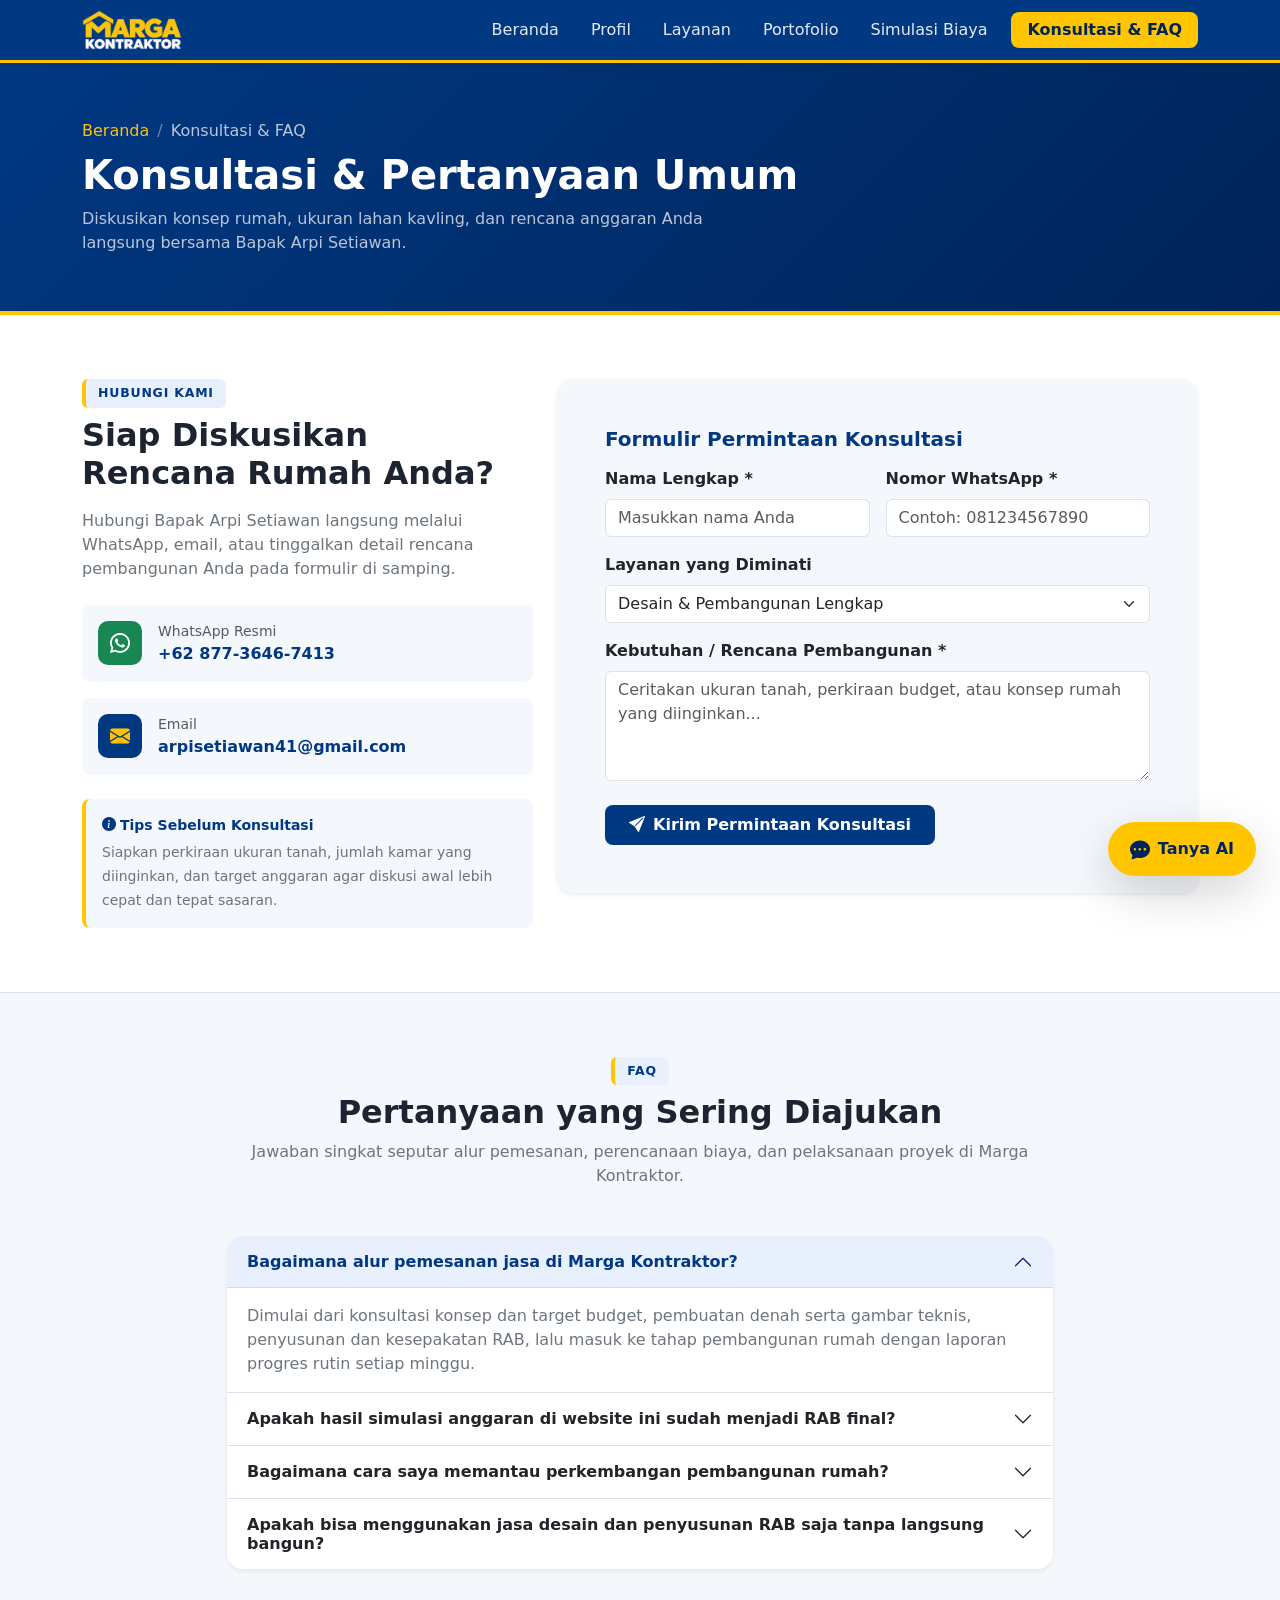
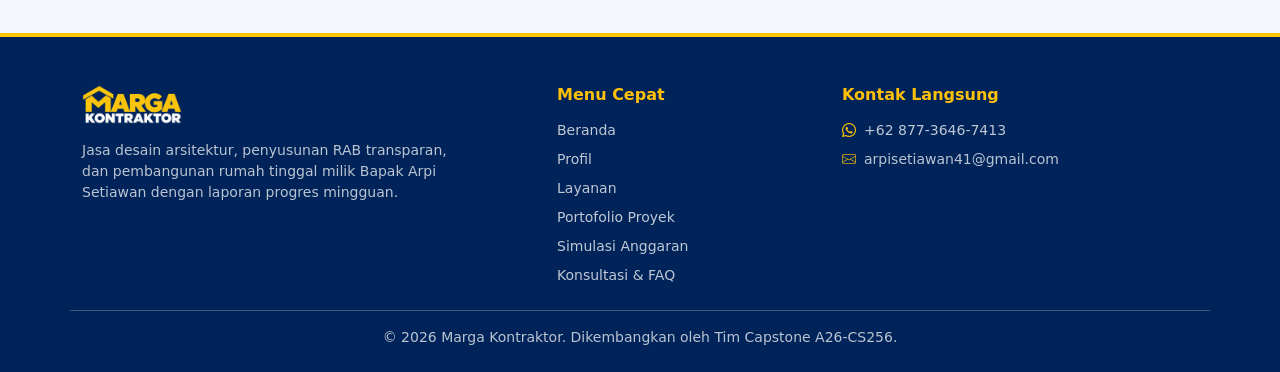
==== commit 9030b4ea: "Merge origin/main dengan perubahan terbaru" ====
--- a/kontak.html
+++ b/kontak.html
@@ -4,47 +4,13 @@
     <meta charset="UTF-8" />
     <meta name="viewport" content="width=device-width, initial-scale=1.0" />
     <title>Konsultasi &amp; FAQ — Marga Kontraktor</title>
-    <meta
-      name="description"
-      content="Konsultasikan rencana rumah Anda langsung dengan Bapak Arpi Setiawan via WhatsApp, dan baca pertanyaan yang sering diajukan."
-    />
-    <meta name="robots" content="index, follow" />
-    <meta name="theme-color" content="#003882" />
-    <link rel="canonical" href="https://margakontraktor.example/kontak.html" />
-    <meta property="og:type" content="website" />
-    <meta property="og:site_name" content="Marga Kontraktor" />
-    <meta property="og:locale" content="id_ID" />
-    <meta
-      property="og:title"
-      content="Konsultasi &amp; FAQ — Marga Kontraktor"
-    />
-    <meta
-      property="og:description"
-      content="Konsultasikan rencana rumah Anda langsung dengan Bapak Arpi Setiawan via WhatsApp, dan baca pertanyaan yang sering diajukan."
-    />
-    <meta
-      property="og:url"
-      content="https://margakontraktor.example/kontak.html"
-    />
-    <meta
-      property="og:image"
-      content="https://margakontraktor.example/static/img/og-cover.jpg"
-    />
-    <meta property="og:image:width" content="1200" />
-    <meta property="og:image:height" content="630" />
-    <meta name="twitter:card" content="summary_large_image" />
-    <link rel="icon" type="image/png" href="static/img/Favicon.png" />
-    <link
-      href="https://cdn.jsdelivr.net/npm/bootstrap@5.3.3/dist/css/bootstrap.min.css"
-      rel="stylesheet"
-    />
-    <link
-      href="https://cdn.jsdelivr.net/npm/bootstrap-icons@1.11.3/font/bootstrap-icons.min.css"
-      rel="stylesheet"
-    />
+    <link rel="icon" type="image/png" href="static/img/LOGO.PNG" />
+    <link href="https://cdn.jsdelivr.net/npm/bootstrap@5.3.3/dist/css/bootstrap.min.css" rel="stylesheet" />
+    <link href="https://cdn.jsdelivr.net/npm/bootstrap-icons@1.11.3/font/bootstrap-icons.min.css" rel="stylesheet" />
     <link rel="stylesheet" href="static/css/style.css" />
   </head>
   <body>
+
     <div id="site-header"></div>
 
     <main>
@@ -53,23 +19,13 @@
         <div class="container py-lg-2">
           <nav aria-label="breadcrumb" class="mb-2">
             <ol class="breadcrumb small mb-0">
-              <li class="breadcrumb-item">
-                <a href="index.html" class="text-warning text-decoration-none"
-                  >Beranda</a
-                >
-              </li>
-              <li
-                class="breadcrumb-item active text-light opacity-75"
-                aria-current="page"
-              >
-                Konsultasi &amp; FAQ
-              </li>
+              <li class="breadcrumb-item"><a href="index.html" class="text-warning text-decoration-none">Beranda</a></li>
+              <li class="breadcrumb-item active text-light opacity-75" aria-current="page">Konsultasi &amp; FAQ</li>
             </ol>
           </nav>
           <h1 class="fw-bold mb-2">Konsultasi &amp; Pertanyaan Umum</h1>
-          <p class="text-light opacity-75 mb-0" style="max-width: 650px">
-            Diskusikan konsep rumah, ukuran lahan kavling, dan rencana anggaran
-            Anda langsung bersama Bapak Arpi Setiawan.
+          <p class="text-light opacity-75 mb-0" style="max-width: 650px;">
+            Diskusikan konsep rumah, ukuran lahan kavling, dan rencana anggaran Anda langsung bersama Bapak Arpi Setiawan.
           </p>
         </div>
       </section>
@@ -81,46 +37,31 @@
             <!-- Kolom Kiri: Info Kontak Pak Arpi -->
             <div class="col-lg-5">
               <span class="section-tag">HUBUNGI KAMI</span>
-              <h2 class="fw-bold mt-2 mb-3">
-                Siap Diskusikan Rencana Rumah Anda?
-              </h2>
+              <h2 class="fw-bold mt-2 mb-3">Siap Diskusikan Rencana Rumah Anda?</h2>
               <p class="text-secondary mb-4">
-                Hubungi Bapak Arpi Setiawan langsung melalui WhatsApp, email,
-                atau tinggalkan detail rencana pembangunan Anda pada formulir di
-                samping.
+                Hubungi Bapak Arpi Setiawan langsung melalui WhatsApp, email, atau tinggalkan detail rencana pembangunan Anda pada formulir di samping.
               </p>
 
               <div class="d-flex flex-column gap-3 mb-4">
-                <div
-                  class="d-flex align-items-center gap-3 p-3 bg-surface rounded-3"
-                >
+                <div class="d-flex align-items-center gap-3 p-3 bg-surface rounded-3">
                   <div class="contact-icon bg-success text-white">
                     <i class="bi bi-whatsapp fs-5"></i>
                   </div>
                   <div>
                     <small class="text-muted d-block">WhatsApp Resmi</small>
-                    <a
-                      href="https://wa.me/6287736467413"
-                      target="_blank"
-                      class="fw-bold text-decoration-none text-biru"
-                    >
+                    <a href="https://wa.me/6287736467413" target="_blank" class="fw-bold text-decoration-none text-biru">
                       +62 877-3646-7413
                     </a>
                   </div>
                 </div>
 
-                <div
-                  class="d-flex align-items-center gap-3 p-3 bg-surface rounded-3"
-                >
+                <div class="d-flex align-items-center gap-3 p-3 bg-surface rounded-3">
                   <div class="contact-icon bg-biru text-warning">
                     <i class="bi bi-envelope-fill fs-5"></i>
                   </div>
                   <div>
                     <small class="text-muted d-block">Email</small>
-                    <a
-                      href="mailto:arpisetiawan41@gmail.com"
-                      class="fw-bold text-decoration-none text-biru"
-                    >
+                    <a href="mailto:arpisetiawan41@gmail.com" class="fw-bold text-decoration-none text-biru">
                       arpisetiawan41@gmail.com
                     </a>
                   </div>
@@ -129,101 +70,51 @@
 
               <div class="highlight-box p-3 rounded-3">
                 <div class="fw-bold text-biru small mb-1">
-                  <i class="bi bi-info-circle-fill me-1"></i>Tips Sebelum
-                  Konsultasi
+                  <i class="bi bi-info-circle-fill me-1"></i>Tips Sebelum Konsultasi
                 </div>
                 <small class="text-secondary">
-                  Siapkan perkiraan ukuran tanah, jumlah kamar yang diinginkan,
-                  dan target anggaran agar diskusi awal lebih cepat dan tepat
-                  sasaran.
+                  Siapkan perkiraan ukuran tanah, jumlah kamar yang diinginkan, dan target anggaran agar diskusi awal lebih cepat dan tepat sasaran.
                 </small>
               </div>
             </div>
 
             <!-- Kolom Kanan: Form Konsultasi -->
             <div class="col-lg-7">
-              <div
-                class="card border-0 shadow-sm bg-surface rounded-4 p-4 p-md-5"
-              >
-                <h5 class="fw-bold text-biru mb-3">
-                  Formulir Permintaan Konsultasi
-                </h5>
+              <div class="card border-0 shadow-sm bg-surface rounded-4 p-4 p-md-5">
+                <h5 class="fw-bold text-biru mb-3">Formulir Permintaan Konsultasi</h5>
                 <form id="formKonsultasi" novalidate>
                   <div class="row g-3">
                     <div class="col-md-6">
-                      <label for="konsulNama" class="form-label fw-semibold"
-                        >Nama Lengkap *</label
-                      >
-                      <input
-                        type="text"
-                        id="konsulNama"
-                        class="form-control"
-                        placeholder="Masukkan nama Anda"
-                        required
-                      />
+                      <label for="konsulNama" class="form-label fw-semibold">Nama Lengkap *</label>
+                      <input type="text" id="konsulNama" class="form-control" placeholder="Masukkan nama Anda" required />
                     </div>
                     <div class="col-md-6">
-                      <label for="konsulWa" class="form-label fw-semibold"
-                        >Nomor WhatsApp *</label
-                      >
-                      <input
-                        type="tel"
-                        id="konsulWa"
-                        class="form-control"
-                        placeholder="Contoh: 081234567890"
-                        required
-                      />
+                      <label for="konsulWa" class="form-label fw-semibold">Nomor WhatsApp *</label>
+                      <input type="tel" id="konsulWa" class="form-control" placeholder="Contoh: 081234567890" required />
                     </div>
                     <div class="col-12">
-                      <label for="konsulLayanan" class="form-label fw-semibold"
-                        >Layanan yang Diminati</label
-                      >
+                      <label for="konsulLayanan" class="form-label fw-semibold">Layanan yang Diminati</label>
                       <select id="konsulLayanan" class="form-select">
-                        <option value="Desain & Pembangunan Lengkap" selected>
-                          Desain &amp; Pembangunan Lengkap
-                        </option>
-                        <option value="Konsultasi Konsep & Gambar Teknis">
-                          Konsultasi Konsep &amp; Gambar Teknis Saja
-                        </option>
+                        <option value="Desain & Pembangunan Lengkap" selected>Desain &amp; Pembangunan Lengkap</option>
+                        <option value="Konsultasi Konsep & Gambar Teknis">Konsultasi Konsep &amp; Gambar Teknis Saja</option>
                         <option value="Penyusunan RAB">Penyusunan RAB</option>
-                        <option value="Pelaksanaan Konstruksi">
-                          Pelaksanaan Konstruksi (Sudah Punya Gambar)
-                        </option>
+                        <option value="Pelaksanaan Konstruksi">Pelaksanaan Konstruksi (Sudah Punya Gambar)</option>
                       </select>
                     </div>
                     <div class="col-12">
-                      <label for="konsulPesan" class="form-label fw-semibold"
-                        >Kebutuhan / Rencana Pembangunan *</label
-                      >
-                      <textarea
-                        id="konsulPesan"
-                        rows="4"
-                        class="form-control"
-                        placeholder="Ceritakan ukuran tanah, perkiraan budget, atau konsep rumah yang diinginkan..."
-                        required
-                      ></textarea>
+                      <label for="konsulPesan" class="form-label fw-semibold">Kebutuhan / Rencana Pembangunan *</label>
+                      <textarea id="konsulPesan" rows="4" class="form-control" placeholder="Ceritakan ukuran tanah, perkiraan budget, atau konsep rumah yang diinginkan..." required></textarea>
                     </div>
                   </div>
 
-                  <div
-                    id="konsulAlert"
-                    class="alert d-none small py-2 mt-3 mb-0"
-                  ></div>
+                  <div id="konsulAlert" class="alert d-none small py-2 mt-3 mb-0"></div>
 
                   <div class="d-flex flex-wrap gap-2 mt-4">
-                    <button
-                      type="submit"
-                      class="btn btn-brand-blue fw-semibold px-4 py-2"
-                    >
-                      <i class="bi bi-whatsapp me-2"></i>Kirim via WhatsApp
+                    <button type="submit" class="btn btn-brand-blue fw-semibold px-4 py-2">
+                      <i class="bi bi-send-fill me-2"></i>Kirim Permintaan Konsultasi
                     </button>
-                    <a
-                      id="btnLanjutWa"
-                      href="https://wa.me/6287736467413"
-                      target="_blank"
-                      class="btn btn-success fw-semibold px-4 py-2 d-none"
-                    >
-                      <i class="bi bi-whatsapp me-2"></i>Buka WhatsApp
+                    <a id="btnLanjutWa" href="https://wa.me/6287736467413" target="_blank" class="btn btn-success fw-semibold px-4 py-2 d-none">
+                      <i class="bi bi-whatsapp me-2"></i>Lanjutkan via WhatsApp
                     </a>
                   </div>
                 </form>
@@ -235,104 +126,74 @@
 
       <!-- FAQ -->
       <section id="faq" class="py-5 bg-surface border-top">
-        <div class="container py-lg-3" style="max-width: 850px">
+        <div class="container py-lg-3" style="max-width: 850px;">
           <div class="text-center mb-5">
             <span class="section-tag">FAQ</span>
             <h2 class="fw-bold mt-2 mb-2">Pertanyaan yang Sering Diajukan</h2>
             <p class="text-secondary mb-0">
-              Jawaban singkat seputar alur pemesanan, perencanaan biaya, dan
-              pelaksanaan proyek di Marga Kontraktor.
+              Jawaban singkat seputar alur pemesanan, perencanaan biaya, dan pelaksanaan proyek di Marga Kontraktor.
             </p>
           </div>
 
-          <div
-            class="accordion shadow-sm rounded-4 overflow-hidden"
-            id="accordionFaq"
-          >
+          <div class="accordion shadow-sm rounded-4 overflow-hidden" id="accordionFaq">
             <div class="accordion-item border-0 border-bottom">
               <h2 class="accordion-header">
-                <button
-                  class="accordion-button fw-semibold"
-                  type="button"
-                  data-bs-toggle="collapse"
-                  data-bs-target="#faq1"
-                >
+                <button class="accordion-button fw-semibold" type="button" data-bs-toggle="collapse" data-bs-target="#faq1">
                   Bagaimana alur pemesanan jasa di Marga Kontraktor?
                 </button>
               </h2>
-              <div
-                id="faq1"
-                class="accordion-collapse collapse show"
-                data-bs-parent="#accordionFaq"
-              >
+              <div id="faq1" class="accordion-collapse collapse show" data-bs-parent="#accordionFaq">
                 <div class="accordion-body text-secondary">
-                  Dimulai dari konsultasi konsep dan target budget, pembuatan
-                  denah serta gambar teknis, penyusunan dan kesepakatan RAB,
-                  lalu masuk ke tahap pembangunan rumah dengan laporan progres
-                  rutin setiap minggu.
+                  Dimulai dari konsultasi konsep dan target budget, pembuatan denah serta gambar teknis, penyusunan dan kesepakatan RAB, lalu masuk ke tahap pembangunan rumah dengan laporan progres rutin setiap minggu.
                 </div>
               </div>
             </div>
 
             <div class="accordion-item border-0 border-bottom">
               <h2 class="accordion-header">
-                <button
-                  class="accordion-button collapsed fw-semibold"
-                  type="button"
-                  data-bs-toggle="collapse"
-                  data-bs-target="#faq2"
-                >
-                  Apakah hasil simulasi anggaran di website ini sudah menjadi
-                  RAB final?
+                <button class="accordion-button collapsed fw-semibold" type="button" data-bs-toggle="collapse" data-bs-target="#faq2">
+                  Apakah hasil simulasi anggaran di website ini sudah menjadi RAB final?
                 </button>
               </h2>
-              <div
-                id="faq2"
-                class="accordion-collapse collapse"
-                data-bs-parent="#accordionFaq"
-              >
+              <div id="faq2" class="accordion-collapse collapse" data-bs-parent="#accordionFaq">
                 <div class="accordion-body text-secondary">
-                  Belum. Fitur simulasi anggaran berfungsi memberikan gambaran
-                  awal pembagian alokasi biaya sesuai budget Anda. Penyusunan
-                  RAB final tetap dihitung secara rinci setelah survei dan
-                  diskusi desain bersama Pak Arpi.
+                  Belum. Fitur simulasi anggaran berfungsi memberikan gambaran awal pembagian alokasi biaya sesuai budget Anda. Penyusunan RAB final tetap dihitung secara rinci setelah survei dan diskusi desain bersama Pak Arpi.
                 </div>
               </div>
             </div>
 
             <div class="accordion-item border-0 border-bottom">
               <h2 class="accordion-header">
-                <button
-                  class="accordion-button collapsed fw-semibold"
-                  type="button"
-                  data-bs-toggle="collapse"
-                  data-bs-target="#faq3"
-                >
+                <button class="accordion-button collapsed fw-semibold" type="button" data-bs-toggle="collapse" data-bs-target="#faq3">
                   Bagaimana cara saya memantau perkembangan pembangunan rumah?
                 </button>
               </h2>
-              <div
-                id="faq3"
-                class="accordion-collapse collapse"
-                data-bs-parent="#accordionFaq"
-              >
+              <div id="faq3" class="accordion-collapse collapse" data-bs-parent="#accordionFaq">
                 <div class="accordion-body text-secondary">
-                  Kami mengirimkan laporan progres setiap minggu melalui
-                  WhatsApp, berisi perkembangan pekerjaan, dokumentasi foto, dan
-                  rincian biaya yang keluar, hingga proyek selesai
-                  diserahterimakan.
-                </div>
-              </div>
-            </div>
-          </div>
-        </div>
-      </section>
-    </main>
+               Kami mengirimkan laporan progres mingguan yang mencakup perkembangan pekerjaan di lapangan, dokumentasi foto terbaru, serta rincian penggunaan biaya secara transparan.
+             </div>
+           </div>
+         </div>
 
-    <div id="site-footer"></div>
+         <div class="accordion-item border-0">
+           <h2 class="accordion-header">
+             <button class="accordion-button collapsed fw-semibold" type="button" data-bs-toggle="collapse" data-bs-target="#faq4">
+               Apakah bisa menggunakan jasa desain dan penyusunan RAB saja tanpa langsung bangun?
+             </button>
+           </h2>
+           <div id="faq4" class="accordion-collapse collapse" data-bs-parent="#accordionFaq">
+             <div class="accordion-body text-secondary">
+               Bisa. Anda dapat memilih layanan secara bertahap, mulai dari konsultasi konsep desain, pembuatan gambar teknis/struktur, hingga penyusunan RAB terlebih dahulu sebelum memulai konstruksi.
+             </div>
+           </div>
+         </div>
+       </div>
+     </div>
+   </section>
+ </main>
 
-    <script src="https://cdn.jsdelivr.net/npm/bootstrap@5.3.3/dist/js/bootstrap.bundle.min.js"></script>
-    <script src="static/js/layout.js"></script>
-    <script src="static/js/app.js"></script>
-  </body>
-</html>
+ <div id="site-footer"></div>
+
+ <script src="https://cdn.jsdelivr.net/npm/bootstrap@5.3.3/dist/js/bootstrap.bundle.min.js"></script>
+ <script src="static/js/layout.js"></script>
+ <script src="static/js/app.js"></script>
--- a/static/css/style.css
+++ b/static/css/style.css
@@ -46,7 +46,7 @@
   color: var(--kuning-brand);
 }
 
-/* Tombol Brand */
+/* Tombol & Badge Brand */
 .btn-brand-yellow {
   background-color: var(--kuning-brand);
   color: var(--biru-gelap);
@@ -71,12 +71,6 @@
   color: var(--kuning-brand);
 }
 
-/* ===== HERO SECTION ===== */
-.hero-section {
-  background: linear-gradient(135deg, var(--biru-utama) 0%, var(--biru-gelap) 100%);
-  min-height: 82vh;
-}
-
 .badge-brand {
   background-color: rgba(255, 198, 0, 0.16);
   color: var(--kuning-brand);
@@ -84,203 +78,158 @@
   border-radius: 50px;
 }
 
-.hero-card {
-  background-color: rgba(255, 255, 255, 0.08);
-  border: 1px solid rgba(255, 198, 0, 0.35);
-  backdrop-filter: blur(6px);
-}
-
-.hero-mini-icon {
-  width: 38px;
-  height: 38px;
-  min-width: 38px;
-  border-radius: 10px;
-  background-color: var(--kuning-brand);
-  color: var(--biru-gelap);
+/* Utilitas Warna & Posisi Foto */
+.bg-surface {
+  background-color: #F4F7FC;
+}
+
+.text-biru {
+  color: var(--biru-utama);
+}
+
+.bg-biru {
+  background-color: var(--biru-utama);
+}
+
+.bg-biru-gradient {
+  background: linear-gradient(180deg, var(--biru-utama) 0%, var(--biru-gelap) 100%);
+}
+
+.obj-pos-20 {
+  object-position: center 20%;
+}
+
+.obj-pos-35 {
+  object-position: center 35%;
+}
+
+.obj-pos-45 {
+  object-position: center 45%;
+}
+
+/* Potong tipis pinggiran putih bawaan render 3D Proyek 1 */
+.trim-edge {
+  transform: scale(1.12);
+}
+
+/* ===== BERANDA: HERO & CALLOUT SIMULASI ===== */
+.hero-editorial {
+  position: relative;
+  min-height: 70vh;
+  background-image: url("../img/proyek-2/3d-fasad.webp");
+  background-size: cover;
+  background-position: center 40%;
+  padding-bottom: 4.5rem;
+}
+
+.hero-editorial-overlay {
+  position: absolute;
+  inset: 0;
+  background: linear-gradient(
+    95deg,
+    rgba(0, 36, 89, 0.92) 0%,
+    rgba(0, 56, 130, 0.78) 55%,
+    rgba(0, 24, 61, 0.45) 100%
+  );
+  z-index: 1;
+}
+
+.hero-editorial-content {
+  max-width: 640px;
+}
+
+.simulasi-callout-section {
+  position: relative;
+  z-index: 5;
+  margin-top: -3.2rem;
+  margin-bottom: 1.5rem;
+}
+
+.simulasi-callout-bar {
+  border: 1px solid #DCE6F7;
+  border-top: 4px solid var(--kuning-brand);
+}
+
+.callout-icon {
+  width: 52px;
+  height: 52px;
+  border-radius: 14px;
+  background-color: #E8F0FE;
+  color: var(--biru-utama);
   display: flex;
   align-items: center;
   justify-content: center;
-  font-size: 1.1rem;
-  font-weight: bold;
-}
-
-/* ===== UPGRADE KHUSUS BERANDA ===== */
-.hero-visual-wrap {
+  font-size: 1.4rem;
+}
+
+/* ===== BERANDA: BUKTI PRESISI, ALUR KERJA & TESTIMONI ===== */
+.compare-pair {
+  display: grid;
+  grid-template-columns: 1.55fr 0.85fr;
+  gap: 14px;
+}
+
+.compare-frame {
   position: relative;
-  padding-bottom: 1.5rem;
-}
-
-.hero-visual-frame {
-  position: relative;
-  height: 400px;
-  border-radius: 1.25rem;
+  height: 310px;
+  border-radius: 14px;
   overflow: hidden;
-  border: 3px solid rgba(255, 198, 0, 0.45);
-  background-color: #0B192C;
-}
-
-.hero-visual-frame img {
+  background-color: #E8F0FE;
+  border: 1px solid #DCE6F7;
+}
+
+.compare-frame img {
   width: 100%;
   height: 100%;
   object-fit: cover;
   display: block;
 }
 
-.hero-float-card {
-  position: absolute;
-  left: 1rem;
-  right: 1rem;
-  bottom: 0;
-  background: rgba(11, 25, 44, 0.92);
-  backdrop-filter: blur(8px);
-  border: 1px solid rgba(255, 198, 0, 0.35);
-  border-radius: 1rem;
-  padding: 0.9rem 1.1rem;
-}
-
-.trust-strip {
-  background-color: #FFFFFF;
-  border-bottom: 1px solid #E6EDF7;
-}
-
-.trust-item-icon {
-  width: 44px;
-  height: 44px;
+.compare-frame-real img {
+  object-position: center 48%;
+}
+
+.process-step {
+  display: flex;
+  align-items: flex-start;
+  gap: 14px;
+  padding: 12px 14px;
   border-radius: 12px;
-  background-color: #E8F0FE;
-  color: var(--biru-utama);
-  display: flex;
-  align-items: center;
-  justify-content: center;
-  flex-shrink: 0;
-  font-size: 1.2rem;
-}
-
-/* Interactive Before-After Slider (3D vs Realisasi) */
-.ba-slider {
-  --pos: 50%;
+  background-color: #F4F7FC;
+  border: 1px solid #E4ECF8;
+}
+
+.field-collage {
+  display: grid;
+  grid-template-columns: 1.15fr 1fr;
+  grid-template-rows: 215px 215px;
+  gap: 12px;
+}
+
+.field-collage-item {
   position: relative;
-  height: 290px;
-  border-radius: 14px;
+  border-radius: 16px;
   overflow: hidden;
-  background-color: #0B192C;
-  user-select: none;
-  touch-action: pan-y;
-}
-
-.ba-slider img {
-  position: absolute;
-  inset: 0;
+  background-color: #E8F0FE;
+}
+
+.field-collage-item img {
   width: 100%;
   height: 100%;
   object-fit: cover;
   display: block;
-  pointer-events: none;
-}
-
-.ba-slider .ba-before {
-  clip-path: inset(0 calc(100% - var(--pos)) 0 0);
-  z-index: 2;
-}
-
-.ba-line {
-  position: absolute;
-  top: 0;
-  bottom: 0;
-  left: var(--pos);
-  width: 3px;
-  background-color: var(--kuning-brand);
-  transform: translateX(-50%);
-  z-index: 3;
-  pointer-events: none;
-  box-shadow: 0 0 10px rgba(0, 0, 0, 0.45);
-}
-
-.ba-handle {
-  position: absolute;
-  top: 50%;
-  left: var(--pos);
-  transform: translate(-50%, -50%);
-  width: 40px;
-  height: 40px;
-  border-radius: 50%;
-  background-color: var(--kuning-brand);
-  color: var(--biru-utama);
-  border: 3px solid #FFFFFF;
-  display: flex;
-  align-items: center;
-  justify-content: center;
-  font-size: 1rem;
-  z-index: 3;
-  pointer-events: none;
-  box-shadow: 0 4px 12px rgba(0, 0, 0, 0.35);
-}
-
-.ba-handle i {
-  transform: rotate(90deg);
-}
-
-.ba-range {
-  position: absolute;
-  inset: 0;
-  width: 100%;
-  height: 100%;
-  margin: 0;
-  opacity: 0;
-  cursor: ew-resize;
-  z-index: 4;
-}
-
-.ba-badge {
-  position: absolute;
-  top: 12px;
-  z-index: 3;
-  pointer-events: none;
-  font-size: 0.75rem;
-  padding: 0.4rem 0.65rem;
-}
-
-/* Kolase Foto Progres Lapangan */
-.field-photo-box {
-  position: relative;
-  height: 260px;
-  border-radius: 16px;
-  overflow: hidden;
-  background-color: #E8F0FE;
-}
-
-.field-photo-box img {
-  width: 100%;
-  height: 100%;
-  object-fit: cover;
-  display: block;
-}
-
-.obj-pos-35 {
-  object-position: center 35%;
-}
-
-.obj-pos-45 {
-  object-position: center 45%;
+}
+
+.field-collage-tall {
+  grid-row: span 2;
+}
+
+.testi-card {
+  background-color: #FFFFFF;
+  border: 1px solid #E6ECF5 !important;
 }
 
 /* ===== PROFIL, ALUR KERJA & LAYANAN ===== */
-.bg-surface {
-  background-color: #F4F7FC;
-}
-
-.text-biru {
-  color: var(--biru-utama);
-}
-
-.bg-biru {
-  background-color: var(--biru-utama);
-}
-
-.bg-biru-gradient {
-  background: linear-gradient(180deg, var(--biru-utama) 0%, var(--biru-gelap) 100%);
-}
-
 .section-tag {
   display: inline-block;
   background-color: #E8F0FE;
@@ -341,7 +290,53 @@
   justify-content: center;
 }
 
-/* ===== PORTOFOLIO & FAQ ===== */
+.service-detail-list li {
+  position: relative;
+  padding-left: 1.35rem;
+  margin-bottom: 0.35rem;
+}
+
+.service-detail-list li::before {
+  content: "✓";
+  position: absolute;
+  left: 0;
+  color: var(--biru-utama);
+  font-weight: 700;
+}
+
+/* ===== SUB-HALAMAN, PORTOFOLIO & FAQ ===== */
+.page-header {
+  background: linear-gradient(135deg, var(--biru-utama) 0%, var(--biru-gelap) 100%);
+  border-bottom: 4px solid var(--kuning-brand);
+}
+
+.page-header .breadcrumb-item + .breadcrumb-item::before {
+  color: rgba(255, 255, 255, 0.55);
+}
+
+.btn-filter {
+  background-color: #FFFFFF;
+  color: var(--biru-utama);
+  border: 1.5px solid #D5E2F5;
+  border-radius: 50px;
+  padding: 8px 20px;
+  font-weight: 600;
+  font-size: 0.9rem;
+  transition: all 0.2s ease;
+}
+
+.btn-filter:hover {
+  border-color: var(--biru-utama);
+  background-color: #E8F0FE;
+  color: var(--biru-utama);
+}
+
+.btn-filter.active {
+  background-color: var(--biru-utama);
+  color: var(--kuning-brand);
+  border-color: var(--biru-utama);
+}
+
 .portfolio-card {
   transition: transform 0.2s ease, box-shadow 0.2s ease;
   border: 1px solid #E6ECF5 !important;
@@ -350,6 +345,20 @@
 .portfolio-card:hover {
   transform: translateY(-5px);
   box-shadow: 0 12px 24px rgba(0, 56, 130, 0.12) !important;
+}
+
+.portfolio-img-wrap {
+  position: relative;
+  height: 210px;
+  overflow: hidden;
+  background-color: #E8F0FE;
+}
+
+.portfolio-img-wrap .portfolio-img {
+  width: 100%;
+  height: 100%;
+  display: block;
+  object-fit: cover;
 }
 
 .portfolio-badge {
@@ -370,209 +379,7 @@
   box-shadow: 0 0 0 0.2rem rgba(0, 56, 130, 0.2);
 }
 
-/* ===== SIMULASI ANGGARAN & FORM KONSULTASI ===== */
-.estimasi-result-card {
-  background-color: rgba(255, 255, 255, 0.08);
-  border: 1px solid rgba(255, 198, 0, 0.35);
-}
-
-.penjelasan-ai-box {
-  background-color: rgba(0, 20, 50, 0.45);
-  border: 1px solid rgba(255, 198, 0, 0.4);
-}
-
-.contact-icon {
-  width: 44px;
-  height: 44px;
-  min-width: 44px;
-  border-radius: 10px;
-  display: flex;
-  align-items: center;
-  justify-content: center;
-}
-
-/* ===== FOOTER, MOBILE NAV & CHATBOT ===== */
-.footer-section {
-  background-color: var(--biru-gelap);
-  border-top: 4px solid var(--kuning-brand);
-}
-
-.footer-link {
-  color: rgba(255, 255, 255, 0.75);
-  text-decoration: none;
-  transition: color 0.2s ease;
-}
-
-.footer-link:hover {
-  color: var(--kuning-brand);
-}
-
-.text-kuning-gelap {
-  color: #D9A400;
-}
-
-.mobile-bottom-nav {
-  position: fixed;
-  bottom: 0;
-  left: 0;
-  right: 0;
-  height: 64px;
-  background-color: #FFFFFF;
-  border-top: 2px solid #E8F0FE;
-  display: flex;
-  justify-content: space-around;
-  align-items: center;
-  z-index: 1030;
-}
-
-.nav-item-mobile {
-  display: flex;
-  flex-direction: column;
-  align-items: center;
-  text-decoration: none;
-  color: var(--biru-utama);
-  font-size: 0.72rem;
-  font-weight: 500;
-}
-
-.nav-item-mobile i {
-  font-size: 1.2rem;
-  margin-bottom: 2px;
-}
-
-.chat-fab {
-  position: fixed;
-  bottom: 24px;
-  right: 24px;
-  border-radius: 50px;
-  padding: 12px 22px;
-  z-index: 1040;
-}
-
-.chat-box {
-  position: fixed;
-  bottom: 86px;
-  right: 24px;
-  width: 370px;
-  height: 500px;
-  background-color: #F4F7FC;
-  border-radius: 16px;
-  overflow: hidden;
-  display: flex;
-  flex-direction: column;
-  z-index: 1050;
-  border: 1px solid rgba(0, 56, 130, 0.2);
-}
-
-.chat-header {
-  border-bottom: 3px solid var(--kuning-brand);
-}
-
-.chat-avatar {
-  width: 34px;
-  height: 34px;
-  border-radius: 50%;
-  background-color: var(--kuning-brand);
-  color: var(--biru-gelap);
-  display: flex;
-  align-items: center;
-  justify-content: center;
-  font-weight: bold;
-}
-
-.chat-messages {
-  flex: 1;
-  overflow-y: auto;
-  display: flex;
-  flex-direction: column;
-  gap: 10px;
-}
-
-.chat-bubble {
-  max-width: 85%;
-  padding: 10px 14px;
-  border-radius: 14px;
-  font-size: 0.88rem;
-  line-height: 1.45;
-}
-
-.chat-bubble.bot {
-  background-color: #FFFFFF;
-  color: var(--teks-utama);
-  align-self: flex-start;
-  border: 1px solid #DCE6F7;
-}
-
-.chat-bubble.user {
-  background-color: var(--biru-utama);
-  color: #FFFFFF;
-  align-self: flex-end;
-  font-weight: 500;
-}
-
-.chat-chip {
-  background-color: #E8F0FE;
-  color: var(--biru-utama);
-  border: 1px solid #C5D7F7;
-  border-radius: 50px;
-  font-size: 0.76rem;
-  padding: 4px 10px;
-}
-
-.chat-chip:hover {
-  background-color: var(--kuning-brand);
-  color: var(--biru-gelap);
-  border-color: var(--kuning-brand);
-}
-
-/* ===== SUB-HALAMAN & FILTER PORTOFOLIO ===== */
-.page-header {
-  background: linear-gradient(135deg, var(--biru-utama) 0%, var(--biru-gelap) 100%);
-  border-bottom: 4px solid var(--kuning-brand);
-}
-
-.page-header .breadcrumb-item + .breadcrumb-item::before {
-  color: rgba(255, 255, 255, 0.55);
-}
-
-.btn-filter {
-  background-color: #FFFFFF;
-  color: var(--biru-utama);
-  border: 1.5px solid #D5E2F5;
-  border-radius: 50px;
-  padding: 8px 20px;
-  font-weight: 600;
-  font-size: 0.9rem;
-  transition: all 0.2s ease;
-}
-
-.btn-filter:hover {
-  border-color: var(--biru-utama);
-  background-color: #E8F0FE;
-  color: var(--biru-utama);
-}
-
-.btn-filter.active {
-  background-color: var(--biru-utama);
-  color: var(--kuning-brand);
-  border-color: var(--biru-utama);
-}
-
-.service-detail-list li {
-  position: relative;
-  padding-left: 1.35rem;
-  margin-bottom: 0.35rem;
-}
-
-.service-detail-list li::before {
-  content: "✓";
-  position: absolute;
-  left: 0;
-  color: var(--biru-utama);
-  font-weight: 700;
-}
-
-/* ===== GALERI MODAL PORTOFOLIO (SLIDER + THUMBNAIL) ===== */
+/* ===== GALERI MODAL PORTOFOLIO ===== */
 .gallery-stage {
   background-color: #0B192C;
   height: 390px;
@@ -626,40 +433,170 @@
   border-color: var(--kuning-brand);
 }
 
-/* ===== BINGKAI GAMBAR ANTI-COLLAPSE ===== */
-.compare-img-wrap {
-  position: relative;
-  height: 220px;
-  border-radius: 12px;
+/* ===== SIMULASI ANGGARAN & FORM KONSULTASI ===== */
+.estimasi-result-card {
+  background-color: rgba(255, 255, 255, 0.08);
+  border: 1px solid rgba(255, 198, 0, 0.35);
+}
+
+.chart-wrap {
+  max-width: 220px;
+  margin: 0 auto;
+}
+
+.penjelasan-ai-box {
+  background-color: rgba(0, 20, 50, 0.45);
+  border: 1px solid rgba(255, 198, 0, 0.4);
+}
+
+.contact-icon {
+  width: 44px;
+  height: 44px;
+  min-width: 44px;
+  border-radius: 10px;
+  display: flex;
+  align-items: center;
+  justify-content: center;
+}
+
+/* ===== FOOTER, MOBILE NAV & CHATBOT ===== */
+.footer-section {
+  background-color: var(--biru-gelap);
+  border-top: 4px solid var(--kuning-brand);
+}
+
+.footer-link {
+  color: rgba(255, 255, 255, 0.75);
+  text-decoration: none;
+  transition: color 0.2s ease;
+}
+
+.footer-link:hover {
+  color: var(--kuning-brand);
+}
+
+.text-kuning-gelap {
+  color: #D9A400;
+}
+
+.mobile-bottom-nav {
+  position: fixed;
+  bottom: 0;
+  left: 0;
+  right: 0;
+  height: 64px;
+  background-color: #FFFFFF;
+  border-top: 2px solid #E8F0FE;
+  display: flex;
+  justify-content: space-around;
+  align-items: center;
+  z-index: 1030;
+}
+
+.nav-item-mobile {
+  display: flex;
+  flex-direction: column;
+  align-items: center;
+  text-decoration: none;
+  color: var(--biru-utama);
+  font-size: 0.72rem;
+  font-weight: 500;
+}
+
+.nav-item-mobile i {
+  font-size: 1.2rem;
+  margin-bottom: 2px;
+}
+
+.chat-fab {
+  position: fixed;
+  bottom: 24px;
+  right: 24px;
+  border-radius: 50px;
+  padding: 12px 22px;
+  z-index: 1040;
+}
+
+.chat-box {
+  position: fixed;
+  bottom: 86px;
+  right: 24px;
+  width: 370px;
+  height: 500px;
+  background-color: #F4F7FC;
+  border-radius: 16px;
   overflow: hidden;
-  background-color: #E8F0FE;
-}
-
-.compare-img-wrap img {
-  width: 100%;
-  height: 100%;
-  display: block;
-  object-fit: cover;
-}
-
-.portfolio-img-wrap {
-  position: relative;
-  height: 210px;
-  overflow: hidden;
-  background-color: #E8F0FE;
-}
-
-.portfolio-img-wrap .portfolio-img {
-  width: 100%;
-  height: 100%;
-  display: block;
-  object-fit: cover;
+  display: flex;
+  flex-direction: column;
+  z-index: 1050;
+  border: 1px solid rgba(0, 56, 130, 0.2);
+}
+
+.chat-header {
+  border-bottom: 3px solid var(--kuning-brand);
+}
+
+.chat-avatar {
+  width: 34px;
+  height: 34px;
+  border-radius: 50%;
+  background-color: var(--kuning-brand);
+  color: var(--biru-gelap);
+  display: flex;
+  align-items: center;
+  justify-content: center;
+  font-weight: bold;
+}
+
+.chat-messages {
+  flex: 1;
+  overflow-y: auto;
+  display: flex;
+  flex-direction: column;
+  gap: 10px;
+}
+
+.chat-bubble {
+  max-width: 85%;
+  padding: 10px 14px;
+  border-radius: 14px;
+  font-size: 0.88rem;
+  line-height: 1.45;
+}
+
+.chat-bubble.bot {
+  background-color: #FFFFFF;
+  color: var(--teks-utama);
+  align-self: flex-start;
+  border: 1px solid #DCE6F7;
+}
+
+.chat-bubble.user {
+  background-color: var(--biru-utama);
+  color: #FFFFFF;
+  align-self: flex-end;
+  font-weight: 500;
+}
+
+.chat-chip {
+  background-color: #E8F0FE;
+  color: var(--biru-utama);
+  border: 1px solid #C5D7F7;
+  border-radius: 50px;
+  font-size: 0.76rem;
+  padding: 4px 10px;
+}
+
+.chat-chip:hover {
+  background-color: var(--kuning-brand);
+  color: var(--biru-gelap);
+  border-color: var(--kuning-brand);
 }
 
 /* ===== RESPONSIF ===== */
 @media (max-width: 991.98px) {
-  .hero-visual-frame {
-    height: 300px;
+  .compare-frame {
+    height: 280px;
   }
 }
 
@@ -667,12 +604,6 @@
   .brand-logo {
     height: 38px;
     width: 125px;
-  }
-
-  .hero-section {
-    min-height: auto;
-    padding-top: 10px;
-    padding-bottom: 20px;
   }
 
   .pb-mobile-nav {
@@ -688,12 +619,37 @@
 }
 
 @media (max-width: 575.98px) {
-  .ba-slider {
-    height: 230px;
-  }
-
-  .field-photo-box {
-    height: 200px;
+  .hero-editorial {
+    min-height: auto;
+    padding-bottom: 3.5rem;
+  }
+
+  .simulasi-callout-section {
+    margin-top: -2rem;
+  }
+
+  .compare-pair {
+    grid-template-columns: 1fr;
+  }
+
+  .compare-frame-3d {
+    height: auto;
+    aspect-ratio: 16 / 10;
+  }
+
+  .compare-frame-real {
+    height: auto;
+    aspect-ratio: 4 / 5;
+  }
+
+  .field-collage {
+    grid-template-columns: 1fr 1fr;
+    grid-template-rows: 170px 170px;
+  }
+
+  .field-collage-tall {
+    grid-column: span 2;
+    grid-row: span 1;
   }
 
   .gallery-stage,
